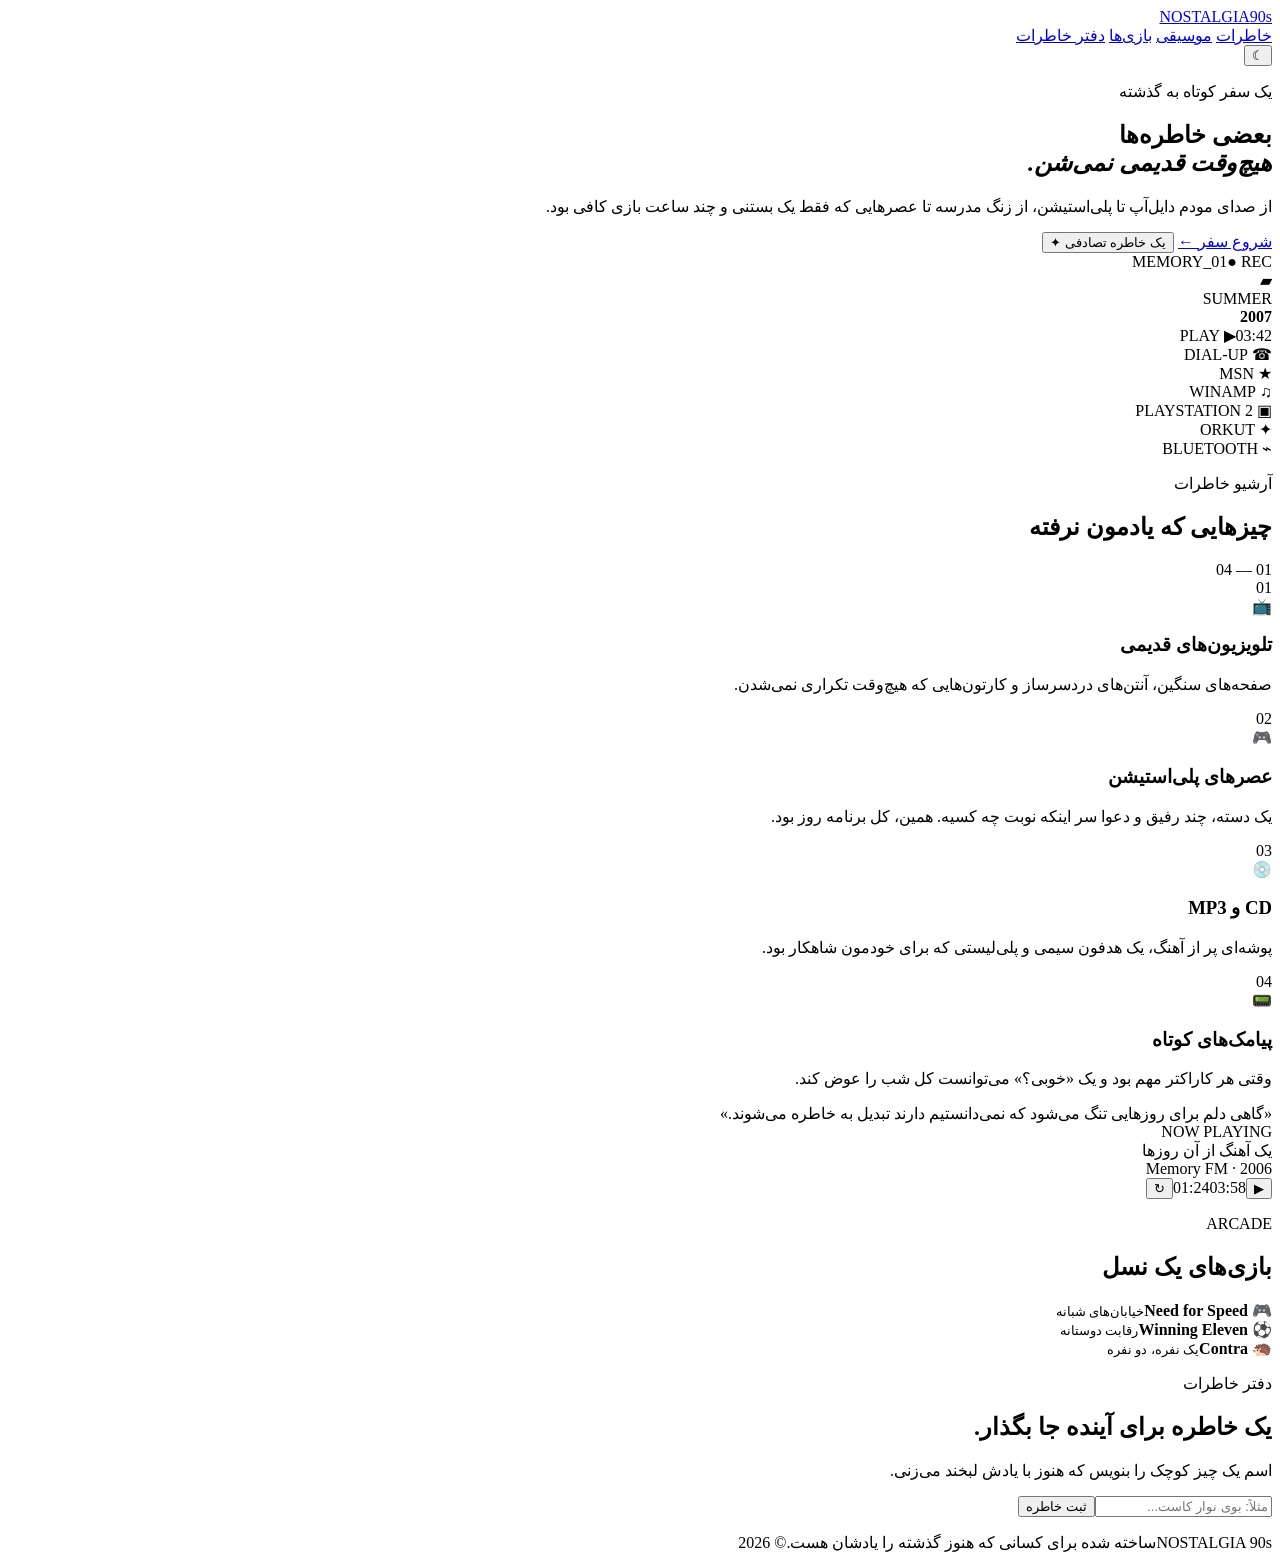
==== index.html @ e5019b0a "Build nostalgic landing page" ====
<!doctype html>
<html lang="fa" dir="rtl">
<head>
  <meta charset="UTF-8" />
  <meta name="viewport" content="width=device-width, initial-scale=1.0" />
  <meta name="theme-color" content="#111827" />
  <title>نوستالژی | خاطراتی که هنوز زنده‌اند</title>
  <link rel="preconnect" href="https://fonts.googleapis.com">
  <link rel="preconnect" href="https://fonts.gstatic.com" crossorigin>
  <link href="https://fonts.googleapis.com/css2?family=Vazirmatn:wght@400;500;700;800&display=swap" rel="stylesheet">
  <link rel="stylesheet" href="styles.css" />
</head>
<body>
  <div class="grain"></div>
  <header class="nav">
    <a class="brand" href="#top">NOSTALGIA<span>90s</span></a>
    <nav>
      <a href="#memories">خاطرات</a>
      <a href="#music">موسیقی</a>
      <a href="#games">بازی‌ها</a>
      <a href="#guestbook">دفتر خاطرات</a>
    </nav>
    <button class="theme" id="themeBtn" aria-label="تغییر حالت">☾</button>
  </header>

  <main id="top">
    <section class="hero">
      <div class="hero-copy">
        <p class="eyebrow">یک سفر کوتاه به گذشته</p>
        <h1>بعضی خاطره‌ها<br><em>هیچ‌وقت قدیمی نمی‌شن.</em></h1>
        <p class="lead">از صدای مودم دایل‌آپ تا پلی‌استیشن، از زنگ مدرسه تا عصرهایی که فقط یک بستنی و چند ساعت بازی کافی بود.</p>
        <div class="actions">
          <a class="btn primary" href="#memories">شروع سفر ←</a>
          <button class="btn ghost" id="randomBtn">یک خاطره تصادفی ✦</button>
        </div>
      </div>
      <div class="retro-card" aria-label="کارت نوستالژیک">
        <div class="card-top"><span>MEMORY_01</span><span>● REC</span></div>
        <div class="cassette">▰</div>
        <div class="card-title">SUMMER<br><strong>2007</strong></div>
        <div class="card-bottom"><span>PLAY ▶</span><span>03:42</span></div>
      </div>
    </section>

    <section class="ticker"><div>☎ DIAL-UP</div><div>★ MSN</div><div>♫ WINAMP</div><div>▣ PLAYSTATION 2</div><div>✦ ORKUT</div><div>⌁ BLUETOOTH</div></section>

    <section class="section" id="memories">
      <div class="section-head"><div><p class="eyebrow">آرشیو خاطرات</p><h2>چیزهایی که یادمون نرفته</h2></div><span class="counter">01 — 04</span></div>
      <div class="memory-grid">
        <article class="memory"><span class="num">01</span><div class="icon">📺</div><h3>تلویزیون‌های قدیمی</h3><p>صفحه‌های سنگین، آنتن‌های دردسرساز و کارتون‌هایی که هیچ‌وقت تکراری نمی‌شدن.</p></article>
        <article class="memory"><span class="num">02</span><div class="icon">🎮</div><h3>عصرهای پلی‌استیشن</h3><p>یک دسته، چند رفیق و دعوا سر اینکه نوبت چه کسیه. همین، کل برنامه روز بود.</p></article>
        <article class="memory"><span class="num">03</span><div class="icon">💿</div><h3>CD و MP3</h3><p>پوشه‌ای پر از آهنگ، یک هدفون سیمی و پلی‌لیستی که برای خودمون شاهکار بود.</p></article>
        <article class="memory"><span class="num">04</span><div class="icon">📟</div><h3>پیامک‌های کوتاه</h3><p>وقتی هر کاراکتر مهم بود و یک «خوبی؟» می‌توانست کل شب را عوض کند.</p></article>
      </div>
    </section>

    <section class="split" id="music">
      <div class="quote">«گاهی دلم برای روزهایی تنگ می‌شود که نمی‌دانستیم دارند تبدیل به خاطره می‌شوند.»</div>
      <div class="player"><div class="player-label">NOW PLAYING</div><div class="song">یک آهنگ از آن روزها</div><div class="artist">Memory FM · 2006</div><div class="progress"><i></i></div><div class="player-controls"><button id="playBtn">▶</button><span>01:24</span><span>03:58</span><button>↻</button></div></div>
    </section>

    <section class="section games" id="games"><div class="section-head"><div><p class="eyebrow">ARCADE</p><h2>بازی‌های یک نسل</h2></div></div><div class="game-row"><div>🎮 <b>Need for Speed</b><small>خیابان‌های شبانه</small></div><div>⚽ <b>Winning Eleven</b><small>رقابت دوستانه</small></div><div>🦔 <b>Contra</b><small>یک نفره، دو نفره</small></div></div></section>

    <section class="guestbook" id="guestbook"><p class="eyebrow">دفتر خاطرات</p><h2>یک خاطره برای آینده جا بگذار.</h2><p>اسم یک چیز کوچک را بنویس که هنوز با یادش لبخند می‌زنی.</p><div class="note"><input id="memoryInput" maxlength="80" placeholder="مثلاً: بوی نوار کاست..." /><button id="saveBtn">ثبت خاطره</button></div><p id="saved" class="saved"></p></section>
  </main>

  <footer><span>NOSTALGIA 90s</span><span>ساخته شده برای کسانی که هنوز گذشته را یادشان هست.</span><span>© 2026</span></footer>
  <script src="script.js"></script>
</body>
</html>
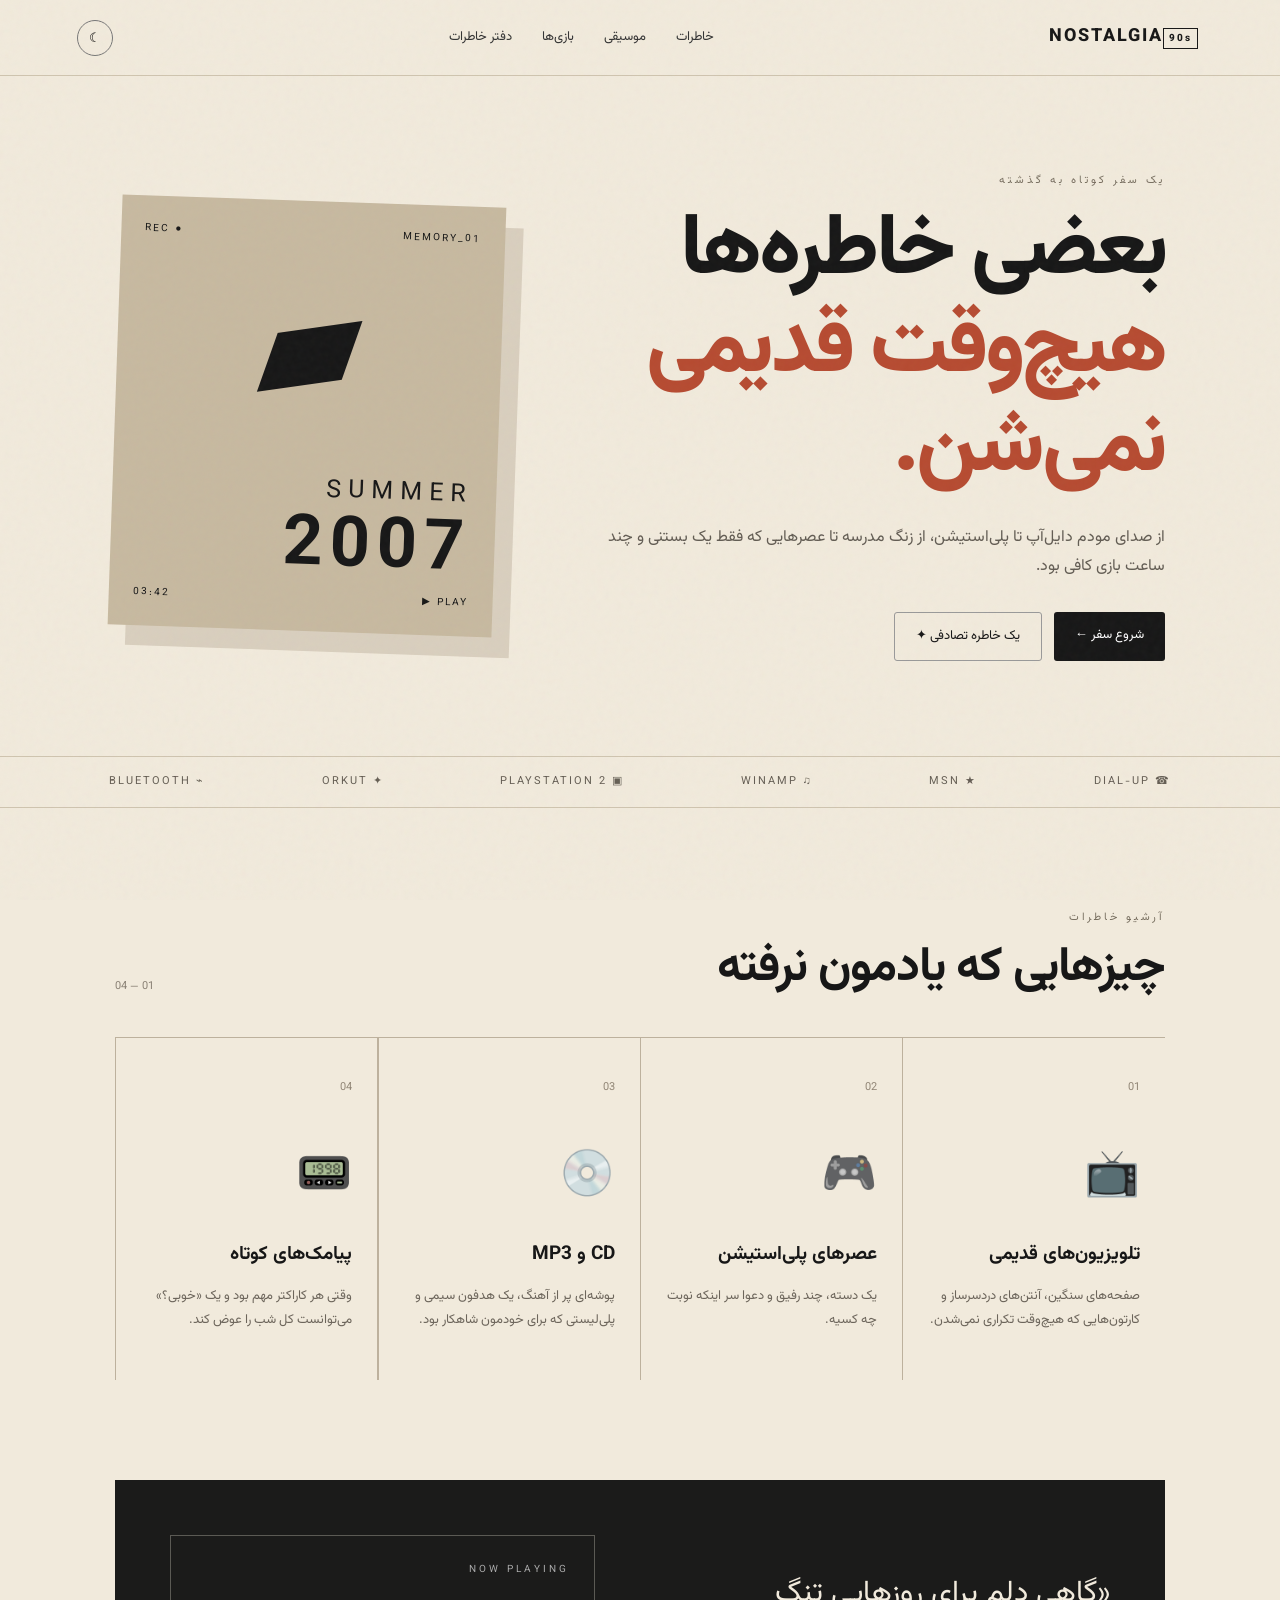
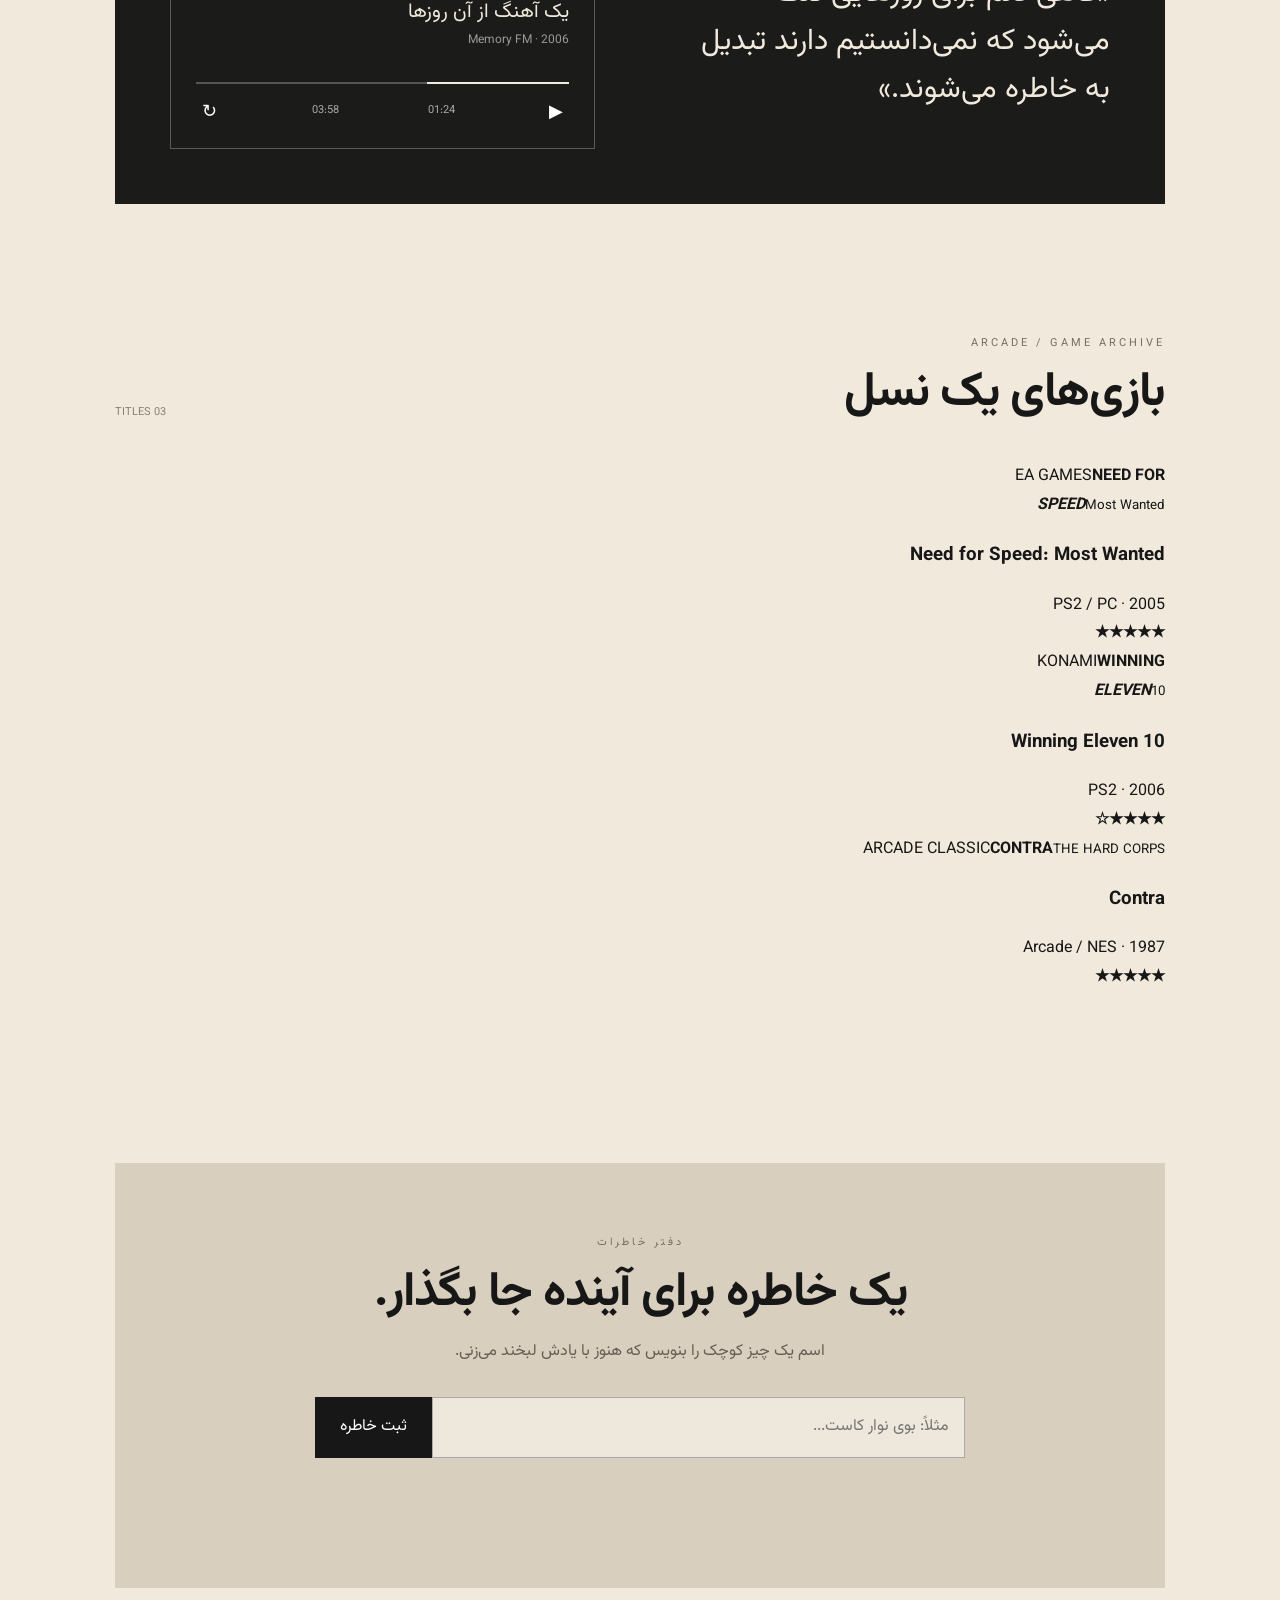
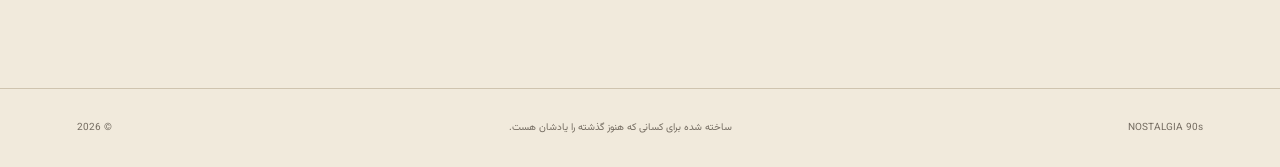
==== commit 4f80ca69: "Redesign game archive as visual retro game cards" ====
--- a/index.html
+++ b/index.html
@@ -1,70 +1,21 @@
 <!doctype html>
 <html lang="fa" dir="rtl">
 <head>
-  <meta charset="UTF-8" />
-  <meta name="viewport" content="width=device-width, initial-scale=1.0" />
-  <meta name="theme-color" content="#111827" />
-  <title>نوستالژی | خاطراتی که هنوز زنده‌اند</title>
-  <link rel="preconnect" href="https://fonts.googleapis.com">
-  <link rel="preconnect" href="https://fonts.gstatic.com" crossorigin>
-  <link href="https://fonts.googleapis.com/css2?family=Vazirmatn:wght@400;500;700;800&display=swap" rel="stylesheet">
-  <link rel="stylesheet" href="styles.css" />
+<meta charset="UTF-8"/><meta name="viewport" content="width=device-width,initial-scale=1.0"/><meta name="theme-color" content="#111827"/>
+<title>نوستالژی | خاطراتی که هنوز زنده‌اند</title>
+<link rel="preconnect" href="https://fonts.googleapis.com"><link rel="preconnect" href="https://fonts.gstatic.com" crossorigin><link href="https://fonts.googleapis.com/css2?family=Vazirmatn:wght@400;500;700;800&display=swap" rel="stylesheet"><link rel="stylesheet" href="styles.css"/>
 </head>
-<body>
-  <div class="grain"></div>
-  <header class="nav">
-    <a class="brand" href="#top">NOSTALGIA<span>90s</span></a>
-    <nav>
-      <a href="#memories">خاطرات</a>
-      <a href="#music">موسیقی</a>
-      <a href="#games">بازی‌ها</a>
-      <a href="#guestbook">دفتر خاطرات</a>
-    </nav>
-    <button class="theme" id="themeBtn" aria-label="تغییر حالت">☾</button>
-  </header>
-
-  <main id="top">
-    <section class="hero">
-      <div class="hero-copy">
-        <p class="eyebrow">یک سفر کوتاه به گذشته</p>
-        <h1>بعضی خاطره‌ها<br><em>هیچ‌وقت قدیمی نمی‌شن.</em></h1>
-        <p class="lead">از صدای مودم دایل‌آپ تا پلی‌استیشن، از زنگ مدرسه تا عصرهایی که فقط یک بستنی و چند ساعت بازی کافی بود.</p>
-        <div class="actions">
-          <a class="btn primary" href="#memories">شروع سفر ←</a>
-          <button class="btn ghost" id="randomBtn">یک خاطره تصادفی ✦</button>
-        </div>
-      </div>
-      <div class="retro-card" aria-label="کارت نوستالژیک">
-        <div class="card-top"><span>MEMORY_01</span><span>● REC</span></div>
-        <div class="cassette">▰</div>
-        <div class="card-title">SUMMER<br><strong>2007</strong></div>
-        <div class="card-bottom"><span>PLAY ▶</span><span>03:42</span></div>
-      </div>
-    </section>
-
-    <section class="ticker"><div>☎ DIAL-UP</div><div>★ MSN</div><div>♫ WINAMP</div><div>▣ PLAYSTATION 2</div><div>✦ ORKUT</div><div>⌁ BLUETOOTH</div></section>
-
-    <section class="section" id="memories">
-      <div class="section-head"><div><p class="eyebrow">آرشیو خاطرات</p><h2>چیزهایی که یادمون نرفته</h2></div><span class="counter">01 — 04</span></div>
-      <div class="memory-grid">
-        <article class="memory"><span class="num">01</span><div class="icon">📺</div><h3>تلویزیون‌های قدیمی</h3><p>صفحه‌های سنگین، آنتن‌های دردسرساز و کارتون‌هایی که هیچ‌وقت تکراری نمی‌شدن.</p></article>
-        <article class="memory"><span class="num">02</span><div class="icon">🎮</div><h3>عصرهای پلی‌استیشن</h3><p>یک دسته، چند رفیق و دعوا سر اینکه نوبت چه کسیه. همین، کل برنامه روز بود.</p></article>
-        <article class="memory"><span class="num">03</span><div class="icon">💿</div><h3>CD و MP3</h3><p>پوشه‌ای پر از آهنگ، یک هدفون سیمی و پلی‌لیستی که برای خودمون شاهکار بود.</p></article>
-        <article class="memory"><span class="num">04</span><div class="icon">📟</div><h3>پیامک‌های کوتاه</h3><p>وقتی هر کاراکتر مهم بود و یک «خوبی؟» می‌توانست کل شب را عوض کند.</p></article>
-      </div>
-    </section>
-
-    <section class="split" id="music">
-      <div class="quote">«گاهی دلم برای روزهایی تنگ می‌شود که نمی‌دانستیم دارند تبدیل به خاطره می‌شوند.»</div>
-      <div class="player"><div class="player-label">NOW PLAYING</div><div class="song">یک آهنگ از آن روزها</div><div class="artist">Memory FM · 2006</div><div class="progress"><i></i></div><div class="player-controls"><button id="playBtn">▶</button><span>01:24</span><span>03:58</span><button>↻</button></div></div>
-    </section>
-
-    <section class="section games" id="games"><div class="section-head"><div><p class="eyebrow">ARCADE</p><h2>بازی‌های یک نسل</h2></div></div><div class="game-row"><div>🎮 <b>Need for Speed</b><small>خیابان‌های شبانه</small></div><div>⚽ <b>Winning Eleven</b><small>رقابت دوستانه</small></div><div>🦔 <b>Contra</b><small>یک نفره، دو نفره</small></div></div></section>
-
-    <section class="guestbook" id="guestbook"><p class="eyebrow">دفتر خاطرات</p><h2>یک خاطره برای آینده جا بگذار.</h2><p>اسم یک چیز کوچک را بنویس که هنوز با یادش لبخند می‌زنی.</p><div class="note"><input id="memoryInput" maxlength="80" placeholder="مثلاً: بوی نوار کاست..." /><button id="saveBtn">ثبت خاطره</button></div><p id="saved" class="saved"></p></section>
-  </main>
-
-  <footer><span>NOSTALGIA 90s</span><span>ساخته شده برای کسانی که هنوز گذشته را یادشان هست.</span><span>© 2026</span></footer>
-  <script src="script.js"></script>
-</body>
-</html>
+<body><div class="grain"></div>
+<header class="nav"><a class="brand" href="#top">NOSTALGIA<span>90s</span></a><nav><a href="#memories">خاطرات</a><a href="#music">موسیقی</a><a href="#games">بازی‌ها</a><a href="#guestbook">دفتر خاطرات</a></nav><button class="theme" id="themeBtn">☾</button></header>
+<main id="top">
+<section class="hero"><div class="hero-copy"><p class="eyebrow">یک سفر کوتاه به گذشته</p><h1>بعضی خاطره‌ها<br><em>هیچ‌وقت قدیمی نمی‌شن.</em></h1><p class="lead">از صدای مودم دایل‌آپ تا پلی‌استیشن، از زنگ مدرسه تا عصرهایی که فقط یک بستنی و چند ساعت بازی کافی بود.</p><div class="actions"><a class="btn primary" href="#memories">شروع سفر ←</a><button class="btn ghost" id="randomBtn">یک خاطره تصادفی ✦</button></div></div><div class="retro-card"><div class="card-top"><span>MEMORY_01</span><span>● REC</span></div><div class="cassette">▰</div><div class="card-title">SUMMER<br><strong>2007</strong></div><div class="card-bottom"><span>PLAY ▶</span><span>03:42</span></div></div></section>
+<section class="ticker"><div>☎ DIAL-UP</div><div>★ MSN</div><div>♫ WINAMP</div><div>▣ PLAYSTATION 2</div><div>✦ ORKUT</div><div>⌁ BLUETOOTH</div></section>
+<section class="section" id="memories"><div class="section-head"><div><p class="eyebrow">آرشیو خاطرات</p><h2>چیزهایی که یادمون نرفته</h2></div><span class="counter">01 — 04</span></div><div class="memory-grid"><article class="memory"><span class="num">01</span><div class="icon">📺</div><h3>تلویزیون‌های قدیمی</h3><p>صفحه‌های سنگین، آنتن‌های دردسرساز و کارتون‌هایی که هیچ‌وقت تکراری نمی‌شدن.</p></article><article class="memory"><span class="num">02</span><div class="icon">🎮</div><h3>عصرهای پلی‌استیشن</h3><p>یک دسته، چند رفیق و دعوا سر اینکه نوبت چه کسیه.</p></article><article class="memory"><span class="num">03</span><div class="icon">💿</div><h3>CD و MP3</h3><p>پوشه‌ای پر از آهنگ، یک هدفون سیمی و پلی‌لیستی که برای خودمون شاهکار بود.</p></article><article class="memory"><span class="num">04</span><div class="icon">📟</div><h3>پیامک‌های کوتاه</h3><p>وقتی هر کاراکتر مهم بود و یک «خوبی؟» می‌توانست کل شب را عوض کند.</p></article></div></section>
+<section class="split" id="music"><div class="quote">«گاهی دلم برای روزهایی تنگ می‌شود که نمی‌دانستیم دارند تبدیل به خاطره می‌شوند.»</div><div class="player"><div class="player-label">NOW PLAYING</div><div class="song">یک آهنگ از آن روزها</div><div class="artist">Memory FM · 2006</div><div class="progress"><i></i></div><div class="player-controls"><button id="playBtn">▶</button><span>01:24</span><span>03:58</span><button>↻</button></div></div></section>
+<section class="section games" id="games"><div class="section-head"><div><p class="eyebrow">ARCADE / GAME ARCHIVE</p><h2>بازی‌های یک نسل</h2></div><span class="counter">03 TITLES</span></div><div class="game-shelf">
+<article class="game-card" data-game="nfs"><div class="game-cover nfs"><span>EA GAMES</span><b>NEED FOR<br><i>SPEED</i></b><small>Most Wanted</small></div><div class="game-info"><div><h3>Need for Speed: Most Wanted</h3><span>2005 · PS2 / PC</span></div><strong>★★★★★</strong></div></article>
+<article class="game-card" data-game="we"><div class="game-cover we"><span>KONAMI</span><b>WINNING<br><i>ELEVEN</i></b><small>10</small></div><div class="game-info"><div><h3>Winning Eleven 10</h3><span>2006 · PS2</span></div><strong>★★★★☆</strong></div></article>
+<article class="game-card" data-game="contra"><div class="game-cover contra"><span>ARCADE CLASSIC</span><b>CONTRA</b><small>THE HARD CORPS</small></div><div class="game-info"><div><h3>Contra</h3><span>1987 · Arcade / NES</span></div><strong>★★★★★</strong></div></article>
+</div></section>
+<section class="guestbook" id="guestbook"><p class="eyebrow">دفتر خاطرات</p><h2>یک خاطره برای آینده جا بگذار.</h2><p>اسم یک چیز کوچک را بنویس که هنوز با یادش لبخند می‌زنی.</p><div class="note"><input id="memoryInput" maxlength="80" placeholder="مثلاً: بوی نوار کاست..."/><button id="saveBtn">ثبت خاطره</button></div><p id="saved" class="saved"></p></section>
+</main><footer><span>NOSTALGIA 90s</span><span>ساخته شده برای کسانی که هنوز گذشته را یادشان هست.</span><span>© 2026</span></footer><script src="script.js"></script></body></html>
--- a/styles.css
+++ b/styles.css
@@ -0,0 +1,2 @@
+*{box-sizing:border-box}html{scroll-behavior:smooth}body{margin:0;background:#f1eadc;color:#171717;font-family:'Vazirmatn',sans-serif;line-height:1.8}.grain{position:fixed;inset:0;pointer-events:none;opacity:.055;z-index:20;background-image:url("data:image/svg+xml,%3Csvg viewBox='0 0 180 180' xmlns='http://www.w3.org/2000/svg'%3E%3Cfilter id='n'%3E%3CfeTurbulence type='fractalNoise' baseFrequency='.8' numOctaves='4' stitchTiles='stitch'/%3E%3C/filter%3E%3Crect width='100%25' height='100%25' filter='url(%23n)' opacity='.6'/%3E%3C/svg%3E")}.nav{height:76px;padding:0 6vw;display:flex;align-items:center;justify-content:space-between;border-bottom:1px solid #cfc4af;position:sticky;top:0;background:rgba(241,234,220,.92);backdrop-filter:blur(12px);z-index:10}.brand{font-weight:800;letter-spacing:2px;color:#171717;text-decoration:none;font-size:18px}.brand span{font-size:10px;margin-right:5px;padding:2px 5px;border:1px solid #171717}.nav nav{display:flex;gap:30px}.nav nav a{color:#333;text-decoration:none;font-size:13px}.theme{border:1px solid #777;background:transparent;border-radius:50%;width:36px;height:36px;cursor:pointer}.hero{min-height:680px;padding:90px 9vw;display:grid;grid-template-columns:1.2fr .8fr;gap:7vw;align-items:center}.eyebrow{font-size:11px;letter-spacing:3px;text-transform:uppercase;margin:0 0 12px;color:#786f60}.hero h1{font-size:clamp(45px,7vw,86px);line-height:1.15;letter-spacing:-3px;margin:0 0 25px;font-weight:800}.hero h1 em{font-style:normal;color:#b64b31}.lead{max-width:650px;color:#625c53;font-size:16px}.actions{display:flex;gap:12px;margin-top:30px;flex-wrap:wrap}.btn{padding:12px 21px;border-radius:3px;font:inherit;font-size:13px;cursor:pointer;text-decoration:none}.primary{background:#171717;color:#fff}.ghost{background:transparent;color:#171717;border:1px solid #999}.retro-card{background:#c7b9a0;min-height:430px;padding:24px;box-shadow:18px 20px 0 #d9cfbe;transform:rotate(2deg);display:flex;flex-direction:column;justify-content:space-between}.card-top,.card-bottom{display:flex;justify-content:space-between;font-size:10px;letter-spacing:2px}.cassette{margin:auto;font-size:150px;line-height:1;filter:grayscale(1);transform:rotate(-10deg)}.card-title{font-size:25px;letter-spacing:7px;line-height:1.2}.card-title strong{font-size:70px}.ticker{border-block:1px solid #cfc4af;display:flex;justify-content:space-around;padding:15px 4vw;font-size:11px;letter-spacing:2px;color:#655e54;overflow:hidden}.section{padding:100px 9vw}.section-head{display:flex;justify-content:space-between;align-items:end;margin-bottom:40px}.section h2,.guestbook h2{font-size:clamp(30px,4vw,48px);line-height:1.2;margin:0;letter-spacing:-1px}.counter{font-size:11px;color:#8a8175}.memory-grid{display:grid;grid-template-columns:repeat(4,1fr);border-top:1px solid #bdb19d}.memory{position:relative;padding:35px 25px;border-left:1px solid #bdb19d;min-height:300px}.memory:last-child{border-right:1px solid #bdb19d}.num{font-size:11px;color:#918676}.icon{font-size:45px;margin:35px 0 20px;filter:grayscale(.7)}.memory h3{font-size:19px;margin:0 0 8px}.memory p{font-size:13px;color:#6c655b}.split{margin:0 9vw 100px;padding:55px;background:#1b1b1a;color:#f1eadc;display:grid;grid-template-columns:1fr 1fr;gap:7vw;align-items:center}.quote{font-size:30px;line-height:1.6}.player{border:1px solid #5b5a54;padding:25px}.player-label{font-size:10px;letter-spacing:3px;color:#aaa}.song{font-size:20px;margin-top:15px}.artist{font-size:12px;color:#999}.progress{height:2px;background:#555;margin:30px 0 15px}.progress i{display:block;width:38%;height:100%;background:#f1eadc}.player-controls{display:flex;justify-content:space-between;align-items:center;color:#aaa;font-size:11px}.player-controls button{border:0;background:transparent;color:#fff;font-size:18px;cursor:pointer}.games{padding-top:30px}.game-row{display:grid;grid-template-columns:repeat(3,1fr);border-block:1px solid #bdb19d}.game-row div{padding:30px;font-size:20px;border-left:1px solid #bdb19d}.game-row div:last-child{border-left:0}.game-row small{display:block;font-size:11px;color:#777;margin-top:5px}.guestbook{margin:70px 9vw 100px;padding:70px 7vw;background:#d9cfbe;text-align:center}.guestbook>p:not(.eyebrow){color:#655e54}.note{display:flex;max-width:650px;margin:30px auto 0}.note input{flex:1;padding:15px;border:1px solid #aaa;background:#eee8dc;font:inherit;outline:none}.note button{border:0;background:#171717;color:#fff;padding:0 25px;font:inherit;cursor:pointer}.saved{min-height:28px;color:#b64b31!important;font-weight:700}footer{padding:30px 6vw;border-top:1px solid #cfc4af;display:flex;justify-content:space-between;font-size:10px;color:#746c61;gap:20px}@media(max-width:800px){.nav nav{display:none}.hero{grid-template-columns:1fr;padding:65px 7vw}.retro-card{min-height:340px}.memory-grid,.game-row,.split{grid-template-columns:1fr}.memory{border-left:0;border-bottom:1px solid #bdb19d}.memory:last-child{border-right:0}.game-row div{border-left:0;border-bottom:1px solid #bdb19d}.split{margin-inline:5vw}.note{flex-direction:column;gap:8px}.note button{padding:12px}footer{flex-direction:column}}
+body.dark{background:#161615;color:#eee9df}body.dark .nav{background:rgba(22,22,21,.92);border-color:#3a3935}body.dark .nav a,body.dark .brand,body.dark .theme,body.dark .ghost{color:#eee9df}body.dark .ghost{border-color:#777}body.dark .lead,body.dark .memory p,body.dark .guestbook>p:not(.eyebrow){color:#aaa49b}body.dark .ticker,body.dark .memory-grid,body.dark .game-row,body.dark .game-row div{border-color:#3f3d38}body.dark .guestbook{background:#24231f}body.dark .note input{background:#1d1c1a;color:#eee}
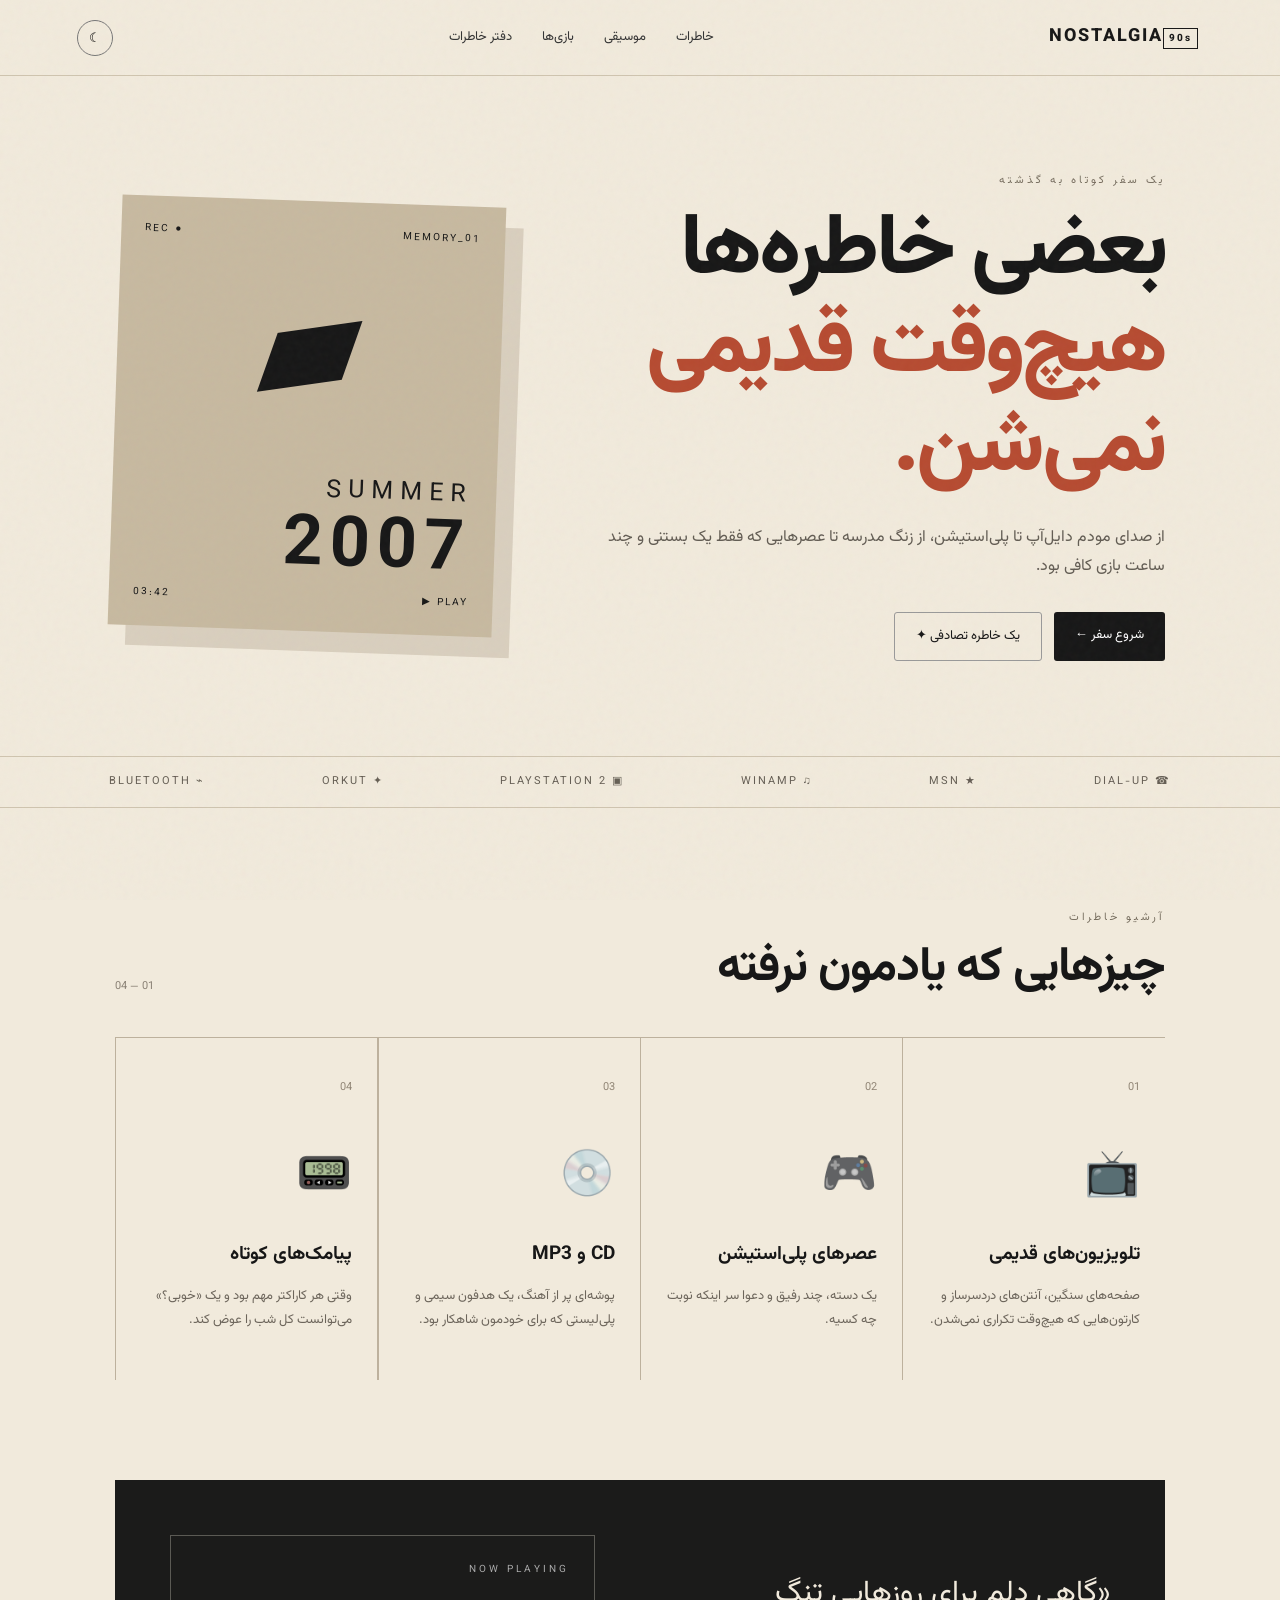
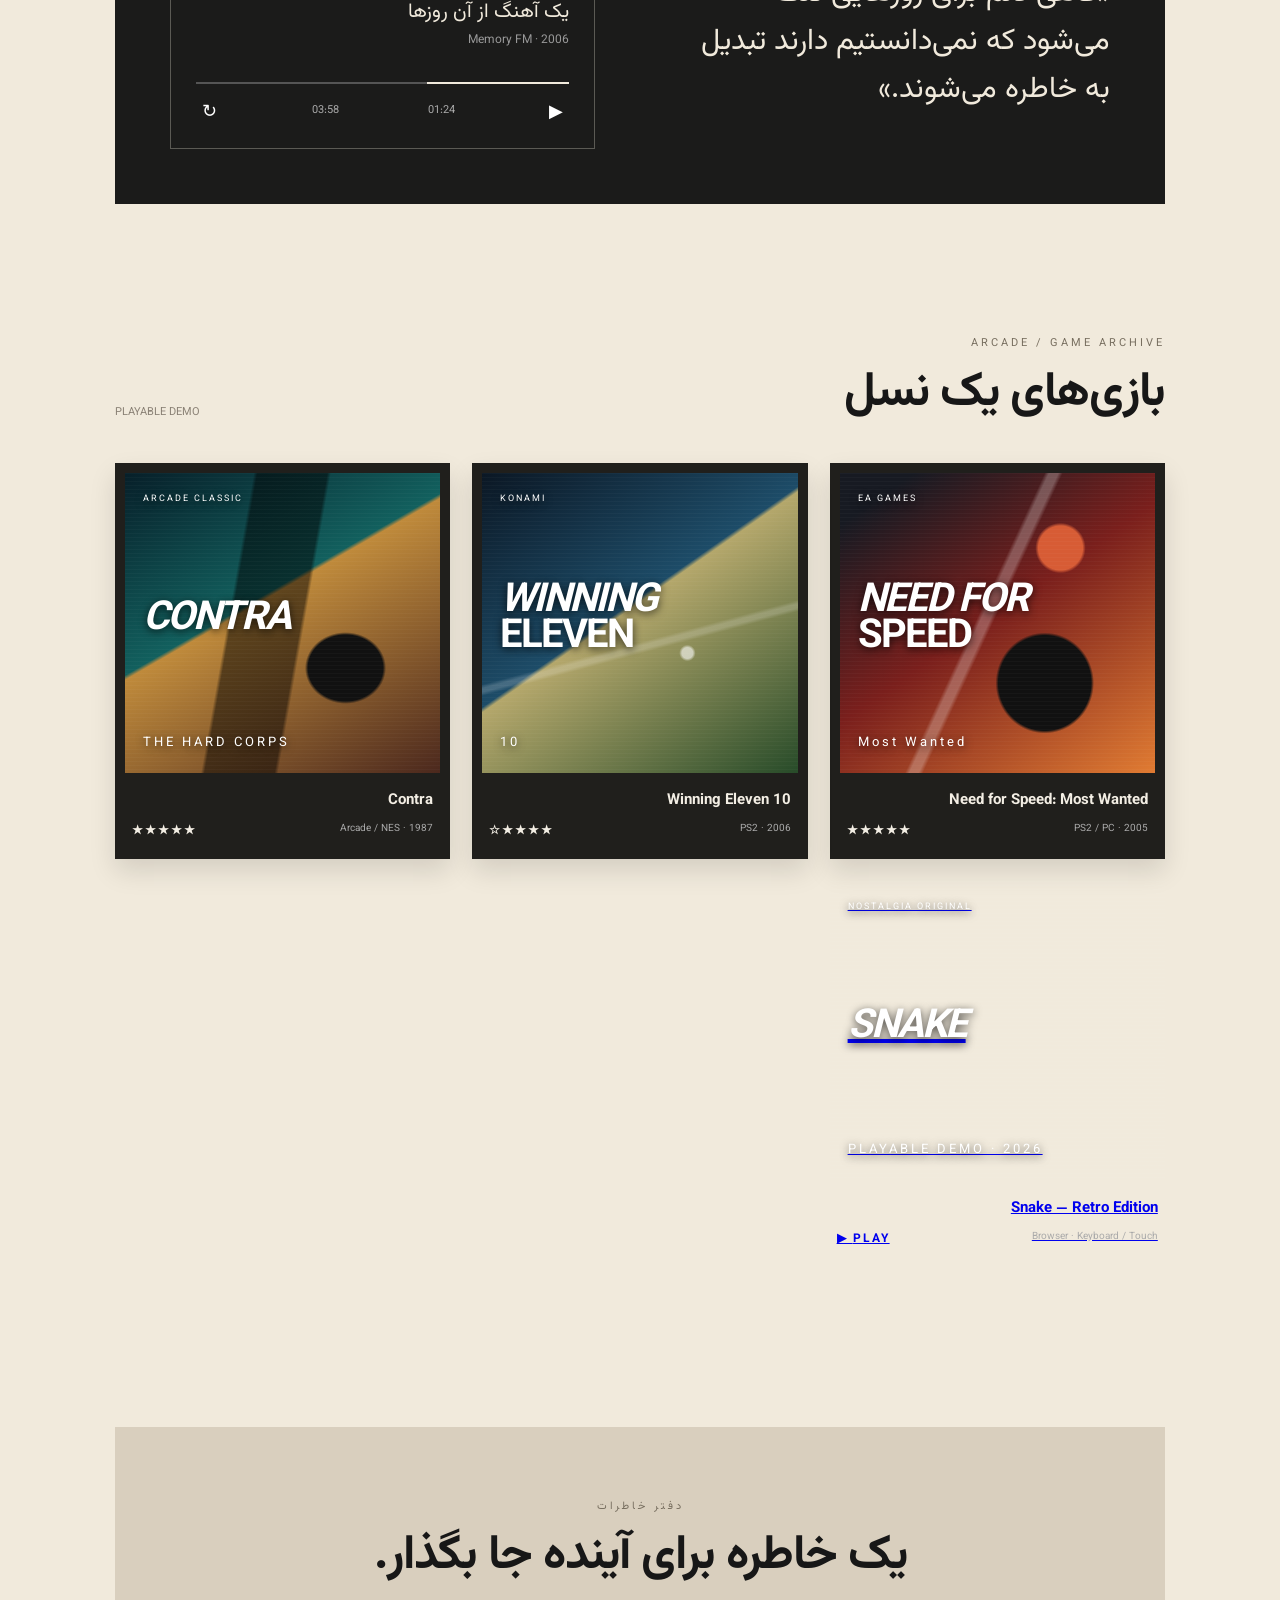
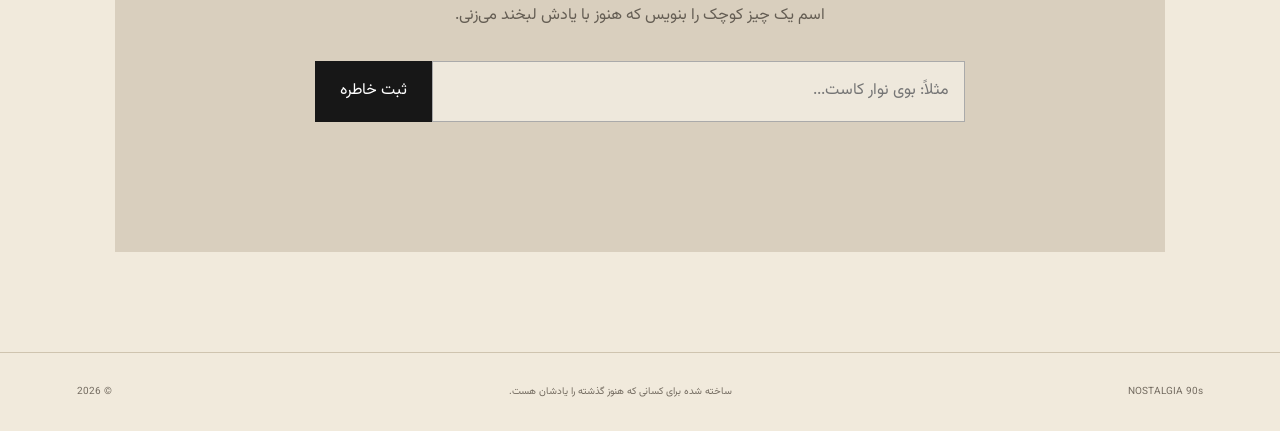
==== commit 1559d5b1: "Link playable Snake demo into game archive" ====
--- a/index.html
+++ b/index.html
@@ -1,21 +1 @@
-<!doctype html>
-<html lang="fa" dir="rtl">
-<head>
-<meta charset="UTF-8"/><meta name="viewport" content="width=device-width,initial-scale=1.0"/><meta name="theme-color" content="#111827"/>
-<title>نوستالژی | خاطراتی که هنوز زنده‌اند</title>
-<link rel="preconnect" href="https://fonts.googleapis.com"><link rel="preconnect" href="https://fonts.gstatic.com" crossorigin><link href="https://fonts.googleapis.com/css2?family=Vazirmatn:wght@400;500;700;800&display=swap" rel="stylesheet"><link rel="stylesheet" href="styles.css"/>
-</head>
-<body><div class="grain"></div>
-<header class="nav"><a class="brand" href="#top">NOSTALGIA<span>90s</span></a><nav><a href="#memories">خاطرات</a><a href="#music">موسیقی</a><a href="#games">بازی‌ها</a><a href="#guestbook">دفتر خاطرات</a></nav><button class="theme" id="themeBtn">☾</button></header>
-<main id="top">
-<section class="hero"><div class="hero-copy"><p class="eyebrow">یک سفر کوتاه به گذشته</p><h1>بعضی خاطره‌ها<br><em>هیچ‌وقت قدیمی نمی‌شن.</em></h1><p class="lead">از صدای مودم دایل‌آپ تا پلی‌استیشن، از زنگ مدرسه تا عصرهایی که فقط یک بستنی و چند ساعت بازی کافی بود.</p><div class="actions"><a class="btn primary" href="#memories">شروع سفر ←</a><button class="btn ghost" id="randomBtn">یک خاطره تصادفی ✦</button></div></div><div class="retro-card"><div class="card-top"><span>MEMORY_01</span><span>● REC</span></div><div class="cassette">▰</div><div class="card-title">SUMMER<br><strong>2007</strong></div><div class="card-bottom"><span>PLAY ▶</span><span>03:42</span></div></div></section>
-<section class="ticker"><div>☎ DIAL-UP</div><div>★ MSN</div><div>♫ WINAMP</div><div>▣ PLAYSTATION 2</div><div>✦ ORKUT</div><div>⌁ BLUETOOTH</div></section>
-<section class="section" id="memories"><div class="section-head"><div><p class="eyebrow">آرشیو خاطرات</p><h2>چیزهایی که یادمون نرفته</h2></div><span class="counter">01 — 04</span></div><div class="memory-grid"><article class="memory"><span class="num">01</span><div class="icon">📺</div><h3>تلویزیون‌های قدیمی</h3><p>صفحه‌های سنگین، آنتن‌های دردسرساز و کارتون‌هایی که هیچ‌وقت تکراری نمی‌شدن.</p></article><article class="memory"><span class="num">02</span><div class="icon">🎮</div><h3>عصرهای پلی‌استیشن</h3><p>یک دسته، چند رفیق و دعوا سر اینکه نوبت چه کسیه.</p></article><article class="memory"><span class="num">03</span><div class="icon">💿</div><h3>CD و MP3</h3><p>پوشه‌ای پر از آهنگ، یک هدفون سیمی و پلی‌لیستی که برای خودمون شاهکار بود.</p></article><article class="memory"><span class="num">04</span><div class="icon">📟</div><h3>پیامک‌های کوتاه</h3><p>وقتی هر کاراکتر مهم بود و یک «خوبی؟» می‌توانست کل شب را عوض کند.</p></article></div></section>
-<section class="split" id="music"><div class="quote">«گاهی دلم برای روزهایی تنگ می‌شود که نمی‌دانستیم دارند تبدیل به خاطره می‌شوند.»</div><div class="player"><div class="player-label">NOW PLAYING</div><div class="song">یک آهنگ از آن روزها</div><div class="artist">Memory FM · 2006</div><div class="progress"><i></i></div><div class="player-controls"><button id="playBtn">▶</button><span>01:24</span><span>03:58</span><button>↻</button></div></div></section>
-<section class="section games" id="games"><div class="section-head"><div><p class="eyebrow">ARCADE / GAME ARCHIVE</p><h2>بازی‌های یک نسل</h2></div><span class="counter">03 TITLES</span></div><div class="game-shelf">
-<article class="game-card" data-game="nfs"><div class="game-cover nfs"><span>EA GAMES</span><b>NEED FOR<br><i>SPEED</i></b><small>Most Wanted</small></div><div class="game-info"><div><h3>Need for Speed: Most Wanted</h3><span>2005 · PS2 / PC</span></div><strong>★★★★★</strong></div></article>
-<article class="game-card" data-game="we"><div class="game-cover we"><span>KONAMI</span><b>WINNING<br><i>ELEVEN</i></b><small>10</small></div><div class="game-info"><div><h3>Winning Eleven 10</h3><span>2006 · PS2</span></div><strong>★★★★☆</strong></div></article>
-<article class="game-card" data-game="contra"><div class="game-cover contra"><span>ARCADE CLASSIC</span><b>CONTRA</b><small>THE HARD CORPS</small></div><div class="game-info"><div><h3>Contra</h3><span>1987 · Arcade / NES</span></div><strong>★★★★★</strong></div></article>
-</div></section>
-<section class="guestbook" id="guestbook"><p class="eyebrow">دفتر خاطرات</p><h2>یک خاطره برای آینده جا بگذار.</h2><p>اسم یک چیز کوچک را بنویس که هنوز با یادش لبخند می‌زنی.</p><div class="note"><input id="memoryInput" maxlength="80" placeholder="مثلاً: بوی نوار کاست..."/><button id="saveBtn">ثبت خاطره</button></div><p id="saved" class="saved"></p></section>
-</main><footer><span>NOSTALGIA 90s</span><span>ساخته شده برای کسانی که هنوز گذشته را یادشان هست.</span><span>© 2026</span></footer><script src="script.js"></script></body></html>+<!doctype html><html lang="fa" dir="rtl"><head><meta charset="UTF-8"/><meta name="viewport" content="width=device-width,initial-scale=1.0"/><meta name="theme-color" content="#111827"/><title>نوستالژی | خاطراتی که هنوز زنده‌اند</title><link rel="preconnect" href="https://fonts.googleapis.com"><link rel="preconnect" href="https://fonts.gstatic.com" crossorigin><link href="https://fonts.googleapis.com/css2?family=Vazirmatn:wght@400;500;700;800&display=swap" rel="stylesheet"><link rel="stylesheet" href="styles.css"/></head><body><div class="grain"></div><header class="nav"><a class="brand" href="#top">NOSTALGIA<span>90s</span></a><nav><a href="#memories">خاطرات</a><a href="#music">موسیقی</a><a href="#games">بازی‌ها</a><a href="#guestbook">دفتر خاطرات</a></nav><button class="theme" id="themeBtn">☾</button></header><main id="top"><section class="hero"><div class="hero-copy"><p class="eyebrow">یک سفر کوتاه به گذشته</p><h1>بعضی خاطره‌ها<br><em>هیچ‌وقت قدیمی نمی‌شن.</em></h1><p class="lead">از صدای مودم دایل‌آپ تا پلی‌استیشن، از زنگ مدرسه تا عصرهایی که فقط یک بستنی و چند ساعت بازی کافی بود.</p><div class="actions"><a class="btn primary" href="#memories">شروع سفر ←</a><button class="btn ghost" id="randomBtn">یک خاطره تصادفی ✦</button></div></div><div class="retro-card"><div class="card-top"><span>MEMORY_01</span><span>● REC</span></div><div class="cassette">▰</div><div class="card-title">SUMMER<br><strong>2007</strong></div><div class="card-bottom"><span>PLAY ▶</span><span>03:42</span></div></div></section><section class="ticker"><div>☎ DIAL-UP</div><div>★ MSN</div><div>♫ WINAMP</div><div>▣ PLAYSTATION 2</div><div>✦ ORKUT</div><div>⌁ BLUETOOTH</div></section><section class="section" id="memories"><div class="section-head"><div><p class="eyebrow">آرشیو خاطرات</p><h2>چیزهایی که یادمون نرفته</h2></div><span class="counter">01 — 04</span></div><div class="memory-grid"><article class="memory"><span class="num">01</span><div class="icon">📺</div><h3>تلویزیون‌های قدیمی</h3><p>صفحه‌های سنگین، آنتن‌های دردسرساز و کارتون‌هایی که هیچ‌وقت تکراری نمی‌شدن.</p></article><article class="memory"><span class="num">02</span><div class="icon">🎮</div><h3>عصرهای پلی‌استیشن</h3><p>یک دسته، چند رفیق و دعوا سر اینکه نوبت چه کسیه.</p></article><article class="memory"><span class="num">03</span><div class="icon">💿</div><h3>CD و MP3</h3><p>پوشه‌ای پر از آهنگ، یک هدفون سیمی و پلی‌لیستی که برای خودمون شاهکار بود.</p></article><article class="memory"><span class="num">04</span><div class="icon">📟</div><h3>پیامک‌های کوتاه</h3><p>وقتی هر کاراکتر مهم بود و یک «خوبی؟» می‌توانست کل شب را عوض کند.</p></article></div></section><section class="split" id="music"><div class="quote">«گاهی دلم برای روزهایی تنگ می‌شود که نمی‌دانستیم دارند تبدیل به خاطره می‌شوند.»</div><div class="player"><div class="player-label">NOW PLAYING</div><div class="song">یک آهنگ از آن روزها</div><div class="artist">Memory FM · 2006</div><div class="progress"><i></i></div><div class="player-controls"><button id="playBtn">▶</button><span>01:24</span><span>03:58</span><button>↻</button></div></div></section><section class="section games" id="games"><div class="section-head"><div><p class="eyebrow">ARCADE / GAME ARCHIVE</p><h2>بازی‌های یک نسل</h2></div><span class="counter">PLAYABLE DEMO</span></div><div class="game-shelf"><article class="game-card" data-game="nfs"><div class="game-cover nfs"><span>EA GAMES</span><b>NEED FOR<br><i>SPEED</i></b><small>Most Wanted</small></div><div class="game-info"><div><h3>Need for Speed: Most Wanted</h3><span>2005 · PS2 / PC</span></div><strong>★★★★★</strong></div></article><article class="game-card" data-game="we"><div class="game-cover we"><span>KONAMI</span><b>WINNING<br><i>ELEVEN</i></b><small>10</small></div><div class="game-info"><div><h3>Winning Eleven 10</h3><span>2006 · PS2</span></div><strong>★★★★☆</strong></div></article><article class="game-card" data-game="contra"><div class="game-cover contra"><span>ARCADE CLASSIC</span><b>CONTRA</b><small>THE HARD CORPS</small></div><div class="game-info"><div><h3>Contra</h3><span>1987 · Arcade / NES</span></div><strong>★★★★★</strong></div></article><a class="game-play" href="games/snake.html"><div class="game-cover snake"><span>NOSTALGIA ORIGINAL</span><b>SNAKE</b><small>PLAYABLE DEMO · 2026</small></div><div class="game-info"><div><h3>Snake — Retro Edition</h3><span>Browser · Keyboard / Touch</span></div><strong>PLAY ▶</strong></div></a></div></section><section class="guestbook" id="guestbook"><p class="eyebrow">دفتر خاطرات</p><h2>یک خاطره برای آینده جا بگذار.</h2><p>اسم یک چیز کوچک را بنویس که هنوز با یادش لبخند می‌زنی.</p><div class="note"><input id="memoryInput" maxlength="80" placeholder="مثلاً: بوی نوار کاست..."/><button id="saveBtn">ثبت خاطره</button></div><p id="saved" class="saved"></p></section></main><footer><span>NOSTALGIA 90s</span><span>ساخته شده برای کسانی که هنوز گذشته را یادشان هست.</span><span>© 2026</span></footer><script src="script.js"></script></body></html>
--- a/styles.css
+++ b/styles.css
@@ -1,2 +1 @@
-*{box-sizing:border-box}html{scroll-behavior:smooth}body{margin:0;background:#f1eadc;color:#171717;font-family:'Vazirmatn',sans-serif;line-height:1.8}.grain{position:fixed;inset:0;pointer-events:none;opacity:.055;z-index:20;background-image:url("data:image/svg+xml,%3Csvg viewBox='0 0 180 180' xmlns='http://www.w3.org/2000/svg'%3E%3Cfilter id='n'%3E%3CfeTurbulence type='fractalNoise' baseFrequency='.8' numOctaves='4' stitchTiles='stitch'/%3E%3C/filter%3E%3Crect width='100%25' height='100%25' filter='url(%23n)' opacity='.6'/%3E%3C/svg%3E")}.nav{height:76px;padding:0 6vw;display:flex;align-items:center;justify-content:space-between;border-bottom:1px solid #cfc4af;position:sticky;top:0;background:rgba(241,234,220,.92);backdrop-filter:blur(12px);z-index:10}.brand{font-weight:800;letter-spacing:2px;color:#171717;text-decoration:none;font-size:18px}.brand span{font-size:10px;margin-right:5px;padding:2px 5px;border:1px solid #171717}.nav nav{display:flex;gap:30px}.nav nav a{color:#333;text-decoration:none;font-size:13px}.theme{border:1px solid #777;background:transparent;border-radius:50%;width:36px;height:36px;cursor:pointer}.hero{min-height:680px;padding:90px 9vw;display:grid;grid-template-columns:1.2fr .8fr;gap:7vw;align-items:center}.eyebrow{font-size:11px;letter-spacing:3px;text-transform:uppercase;margin:0 0 12px;color:#786f60}.hero h1{font-size:clamp(45px,7vw,86px);line-height:1.15;letter-spacing:-3px;margin:0 0 25px;font-weight:800}.hero h1 em{font-style:normal;color:#b64b31}.lead{max-width:650px;color:#625c53;font-size:16px}.actions{display:flex;gap:12px;margin-top:30px;flex-wrap:wrap}.btn{padding:12px 21px;border-radius:3px;font:inherit;font-size:13px;cursor:pointer;text-decoration:none}.primary{background:#171717;color:#fff}.ghost{background:transparent;color:#171717;border:1px solid #999}.retro-card{background:#c7b9a0;min-height:430px;padding:24px;box-shadow:18px 20px 0 #d9cfbe;transform:rotate(2deg);display:flex;flex-direction:column;justify-content:space-between}.card-top,.card-bottom{display:flex;justify-content:space-between;font-size:10px;letter-spacing:2px}.cassette{margin:auto;font-size:150px;line-height:1;filter:grayscale(1);transform:rotate(-10deg)}.card-title{font-size:25px;letter-spacing:7px;line-height:1.2}.card-title strong{font-size:70px}.ticker{border-block:1px solid #cfc4af;display:flex;justify-content:space-around;padding:15px 4vw;font-size:11px;letter-spacing:2px;color:#655e54;overflow:hidden}.section{padding:100px 9vw}.section-head{display:flex;justify-content:space-between;align-items:end;margin-bottom:40px}.section h2,.guestbook h2{font-size:clamp(30px,4vw,48px);line-height:1.2;margin:0;letter-spacing:-1px}.counter{font-size:11px;color:#8a8175}.memory-grid{display:grid;grid-template-columns:repeat(4,1fr);border-top:1px solid #bdb19d}.memory{position:relative;padding:35px 25px;border-left:1px solid #bdb19d;min-height:300px}.memory:last-child{border-right:1px solid #bdb19d}.num{font-size:11px;color:#918676}.icon{font-size:45px;margin:35px 0 20px;filter:grayscale(.7)}.memory h3{font-size:19px;margin:0 0 8px}.memory p{font-size:13px;color:#6c655b}.split{margin:0 9vw 100px;padding:55px;background:#1b1b1a;color:#f1eadc;display:grid;grid-template-columns:1fr 1fr;gap:7vw;align-items:center}.quote{font-size:30px;line-height:1.6}.player{border:1px solid #5b5a54;padding:25px}.player-label{font-size:10px;letter-spacing:3px;color:#aaa}.song{font-size:20px;margin-top:15px}.artist{font-size:12px;color:#999}.progress{height:2px;background:#555;margin:30px 0 15px}.progress i{display:block;width:38%;height:100%;background:#f1eadc}.player-controls{display:flex;justify-content:space-between;align-items:center;color:#aaa;font-size:11px}.player-controls button{border:0;background:transparent;color:#fff;font-size:18px;cursor:pointer}.games{padding-top:30px}.game-row{display:grid;grid-template-columns:repeat(3,1fr);border-block:1px solid #bdb19d}.game-row div{padding:30px;font-size:20px;border-left:1px solid #bdb19d}.game-row div:last-child{border-left:0}.game-row small{display:block;font-size:11px;color:#777;margin-top:5px}.guestbook{margin:70px 9vw 100px;padding:70px 7vw;background:#d9cfbe;text-align:center}.guestbook>p:not(.eyebrow){color:#655e54}.note{display:flex;max-width:650px;margin:30px auto 0}.note input{flex:1;padding:15px;border:1px solid #aaa;background:#eee8dc;font:inherit;outline:none}.note button{border:0;background:#171717;color:#fff;padding:0 25px;font:inherit;cursor:pointer}.saved{min-height:28px;color:#b64b31!important;font-weight:700}footer{padding:30px 6vw;border-top:1px solid #cfc4af;display:flex;justify-content:space-between;font-size:10px;color:#746c61;gap:20px}@media(max-width:800px){.nav nav{display:none}.hero{grid-template-columns:1fr;padding:65px 7vw}.retro-card{min-height:340px}.memory-grid,.game-row,.split{grid-template-columns:1fr}.memory{border-left:0;border-bottom:1px solid #bdb19d}.memory:last-child{border-right:0}.game-row div{border-left:0;border-bottom:1px solid #bdb19d}.split{margin-inline:5vw}.note{flex-direction:column;gap:8px}.note button{padding:12px}footer{flex-direction:column}}
-body.dark{background:#161615;color:#eee9df}body.dark .nav{background:rgba(22,22,21,.92);border-color:#3a3935}body.dark .nav a,body.dark .brand,body.dark .theme,body.dark .ghost{color:#eee9df}body.dark .ghost{border-color:#777}body.dark .lead,body.dark .memory p,body.dark .guestbook>p:not(.eyebrow){color:#aaa49b}body.dark .ticker,body.dark .memory-grid,body.dark .game-row,body.dark .game-row div{border-color:#3f3d38}body.dark .guestbook{background:#24231f}body.dark .note input{background:#1d1c1a;color:#eee}+*{box-sizing:border-box}html{scroll-behavior:smooth}body{margin:0;background:#f1eadc;color:#171717;font-family:'Vazirmatn',sans-serif;line-height:1.8}.grain{position:fixed;inset:0;pointer-events:none;opacity:.055;z-index:20;background-image:url("data:image/svg+xml,%3Csvg viewBox='0 0 180 180' xmlns='http://www.w3.org/2000/svg'%3E%3Cfilter id='n'%3E%3CfeTurbulence type='fractalNoise' baseFrequency='.8' numOctaves='4' stitchTiles='stitch'/%3E%3C/filter%3E%3Crect width='100%25' height='100%25' filter='url(%23n)' opacity='.6'/%3E%3C/svg%3E")}.nav{height:76px;padding:0 6vw;display:flex;align-items:center;justify-content:space-between;border-bottom:1px solid #cfc4af;position:sticky;top:0;background:rgba(241,234,220,.92);backdrop-filter:blur(12px);z-index:10}.brand{font-weight:800;letter-spacing:2px;color:#171717;text-decoration:none;font-size:18px}.brand span{font-size:10px;margin-right:5px;padding:2px 5px;border:1px solid #171717}.nav nav{display:flex;gap:30px}.nav nav a{color:#333;text-decoration:none;font-size:13px}.theme{border:1px solid #777;background:transparent;border-radius:50%;width:36px;height:36px;cursor:pointer}.hero{min-height:680px;padding:90px 9vw;display:grid;grid-template-columns:1.2fr .8fr;gap:7vw;align-items:center}.eyebrow{font-size:11px;letter-spacing:3px;text-transform:uppercase;margin:0 0 12px;color:#786f60}.hero h1{font-size:clamp(45px,7vw,86px);line-height:1.15;letter-spacing:-3px;margin:0 0 25px;font-weight:800}.hero h1 em{font-style:normal;color:#b64b31}.lead{max-width:650px;color:#625c53;font-size:16px}.actions{display:flex;gap:12px;margin-top:30px;flex-wrap:wrap}.btn{padding:12px 21px;border-radius:3px;font:inherit;font-size:13px;cursor:pointer;text-decoration:none}.primary{background:#171717;color:#fff}.ghost{background:transparent;color:#171717;border:1px solid #999}.retro-card{background:#c7b9a0;min-height:430px;padding:24px;box-shadow:18px 20px 0 #d9cfbe;transform:rotate(2deg);display:flex;flex-direction:column;justify-content:space-between}.card-top,.card-bottom{display:flex;justify-content:space-between;font-size:10px;letter-spacing:2px}.cassette{margin:auto;font-size:150px;line-height:1;filter:grayscale(1);transform:rotate(-10deg)}.card-title{font-size:25px;letter-spacing:7px;line-height:1.2}.card-title strong{font-size:70px}.ticker{border-block:1px solid #cfc4af;display:flex;justify-content:space-around;padding:15px 4vw;font-size:11px;letter-spacing:2px;color:#655e54;overflow:hidden}.section{padding:100px 9vw}.section-head{display:flex;justify-content:space-between;align-items:end;margin-bottom:40px}.section h2,.guestbook h2{font-size:clamp(30px,4vw,48px);line-height:1.2;margin:0;letter-spacing:-1px}.counter{font-size:11px;color:#8a8175}.memory-grid{display:grid;grid-template-columns:repeat(4,1fr);border-top:1px solid #bdb19d}.memory{position:relative;padding:35px 25px;border-left:1px solid #bdb19d;min-height:300px}.memory:last-child{border-right:1px solid #bdb19d}.num{font-size:11px;color:#918676}.icon{font-size:45px;margin:35px 0 20px;filter:grayscale(.7)}.memory h3{font-size:19px;margin:0 0 8px}.memory p{font-size:13px;color:#6c655b}.split{margin:0 9vw 100px;padding:55px;background:#1b1b1a;color:#f1eadc;display:grid;grid-template-columns:1fr 1fr;gap:7vw;align-items:center}.quote{font-size:30px;line-height:1.6}.player{border:1px solid #5b5a54;padding:25px}.player-label{font-size:10px;letter-spacing:3px;color:#aaa}.song{font-size:20px;margin-top:15px}.artist{font-size:12px;color:#999}.progress{height:2px;background:#555;margin:30px 0 15px}.progress i{display:block;width:38%;height:100%;background:#f1eadc}.player-controls{display:flex;justify-content:space-between;align-items:center;color:#aaa;font-size:11px}.player-controls button{border:0;background:transparent;color:#fff;font-size:18px;cursor:pointer}.games{padding-top:30px}.game-shelf{display:grid;grid-template-columns:repeat(3,1fr);gap:22px}.game-card{background:#201f1c;color:#f3eee4;padding:10px;box-shadow:0 12px 25px rgba(0,0,0,.12);transition:.3s;cursor:pointer}.game-card:hover{transform:translateY(-10px) rotate(-.5deg);box-shadow:0 22px 35px rgba(0,0,0,.2)}.game-cover{height:300px;position:relative;overflow:hidden;padding:18px;display:flex;flex-direction:column;justify-content:space-between;text-align:left;color:white;text-shadow:0 2px 8px rgba(0,0,0,.7)}.game-cover:before,.game-cover:after{content:'';position:absolute;inset:0;pointer-events:none}.game-cover:after{background:repeating-linear-gradient(0deg,transparent 0 3px,rgba(255,255,255,.05) 4px)}.game-cover span,.game-cover b,.game-cover small{position:relative;z-index:1}.game-cover span{font-size:9px;letter-spacing:2px}.game-cover b{font-size:40px;line-height:.9;letter-spacing:-2px;font-style:italic}.game-cover b i{font-style:normal}.game-cover small{font-size:13px;letter-spacing:3px}.nfs{background:radial-gradient(circle at 70% 25%,#d75c35 0 7%,transparent 8%),linear-gradient(145deg,#171a22 10%,#7a1f1c 48%,#e07b32 100%)}.nfs:before{background:linear-gradient(115deg,transparent 45%,rgba(255,255,255,.25) 46% 48%,transparent 49%),radial-gradient(ellipse at 65% 70%,#111 0 16%,transparent 17%)}.we{background:linear-gradient(145deg,#0b1724,#1d4c68 45%,#b4a76b 46%,#274b29)}.we:before{background:radial-gradient(circle at 65% 60%,rgba(255,255,255,.6) 0 2%,transparent 3%),linear-gradient(165deg,transparent 55%,rgba(255,255,255,.18) 56% 57%,transparent 58%)}.contra{background:linear-gradient(150deg,#071f29,#12605e 42%,#bf8a3b 43%,#4b281d)}.contra:before{background:radial-gradient(ellipse at 70% 65%,#111 0 12%,transparent 13%),linear-gradient(100deg,transparent 35%,rgba(0,0,0,.5) 36% 55%,transparent 56%)}.game-info{padding:14px 7px 6px;display:flex;justify-content:space-between;gap:12px;align-items:end}.game-info h3{font-size:15px;margin:0}.game-info span{font-size:10px;color:#aaa}.game-info strong{font-size:12px;letter-spacing:2px;white-space:nowrap}.guestbook{margin:70px 9vw 100px;padding:70px 7vw;background:#d9cfbe;text-align:center}.guestbook>p:not(.eyebrow){color:#655e54}.note{display:flex;max-width:650px;margin:30px auto 0}.note input{flex:1;padding:15px;border:1px solid #aaa;background:#eee8dc;font:inherit;outline:none}.note button{border:0;background:#171717;color:#fff;padding:0 25px;font:inherit;cursor:pointer}.saved{min-height:28px;color:#b64b31!important;font-weight:700}footer{padding:30px 6vw;border-top:1px solid #cfc4af;display:flex;justify-content:space-between;font-size:10px;color:#746c61;gap:20px}@media(max-width:800px){.nav nav{display:none}.hero{grid-template-columns:1fr;padding:65px 7vw}.retro-card{min-height:340px}.memory-grid,.game-shelf,.split{grid-template-columns:1fr}.memory{border-left:0;border-bottom:1px solid #bdb19d}.memory:last-child{border-right:0}.split{margin-inline:5vw}.note{flex-direction:column;gap:8px}.note button{padding:12px}.game-cover{height:340px}footer{flex-direction:column}}body.dark{background:#161615;color:#eee9df}body.dark .nav{background:rgba(22,22,21,.92);border-color:#3a3935}body.dark .nav a,body.dark .brand,body.dark .theme,body.dark .ghost{color:#eee9df}body.dark .ghost{border-color:#777}body.dark .lead,body.dark .memory p,body.dark .guestbook>p:not(.eyebrow){color:#aaa49b}body.dark .ticker,body.dark .memory-grid{border-color:#3f3d38}body.dark .guestbook{background:#24231f}body.dark .note input{background:#1d1c1a;color:#eee}
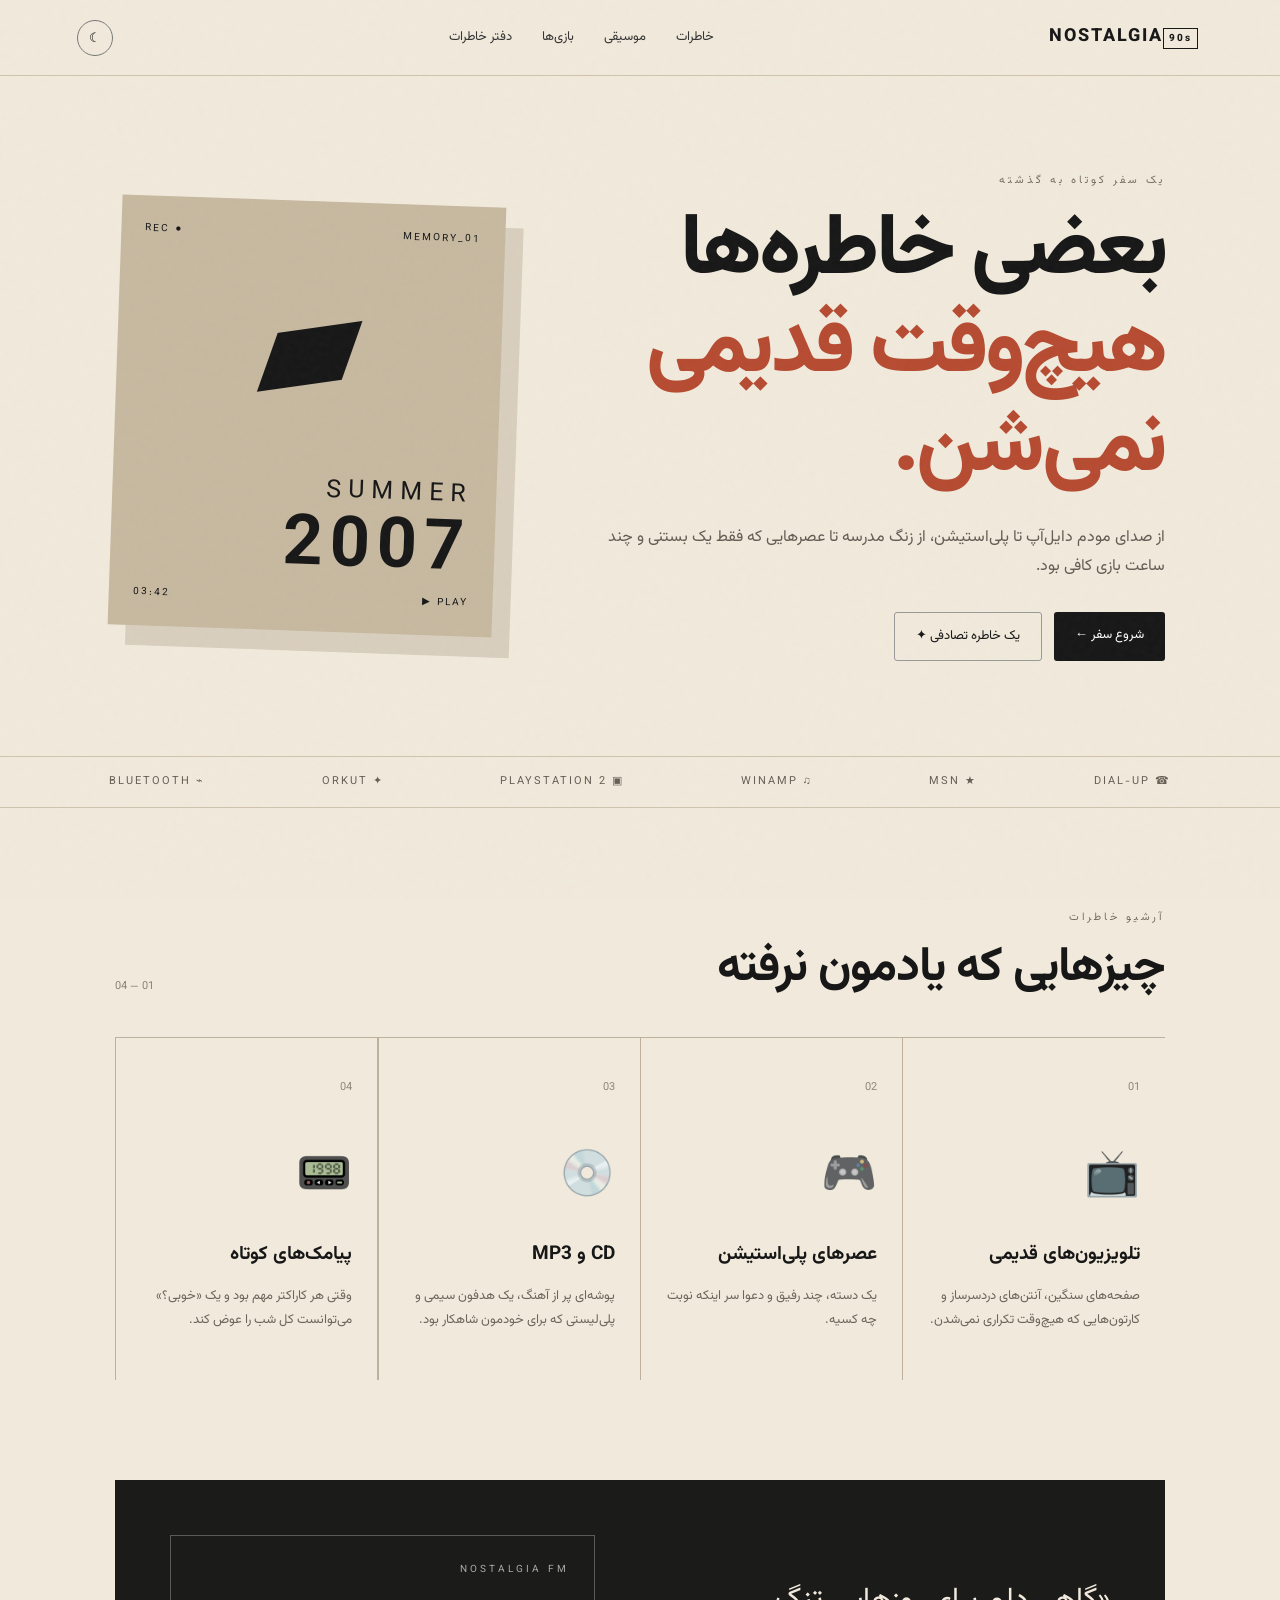
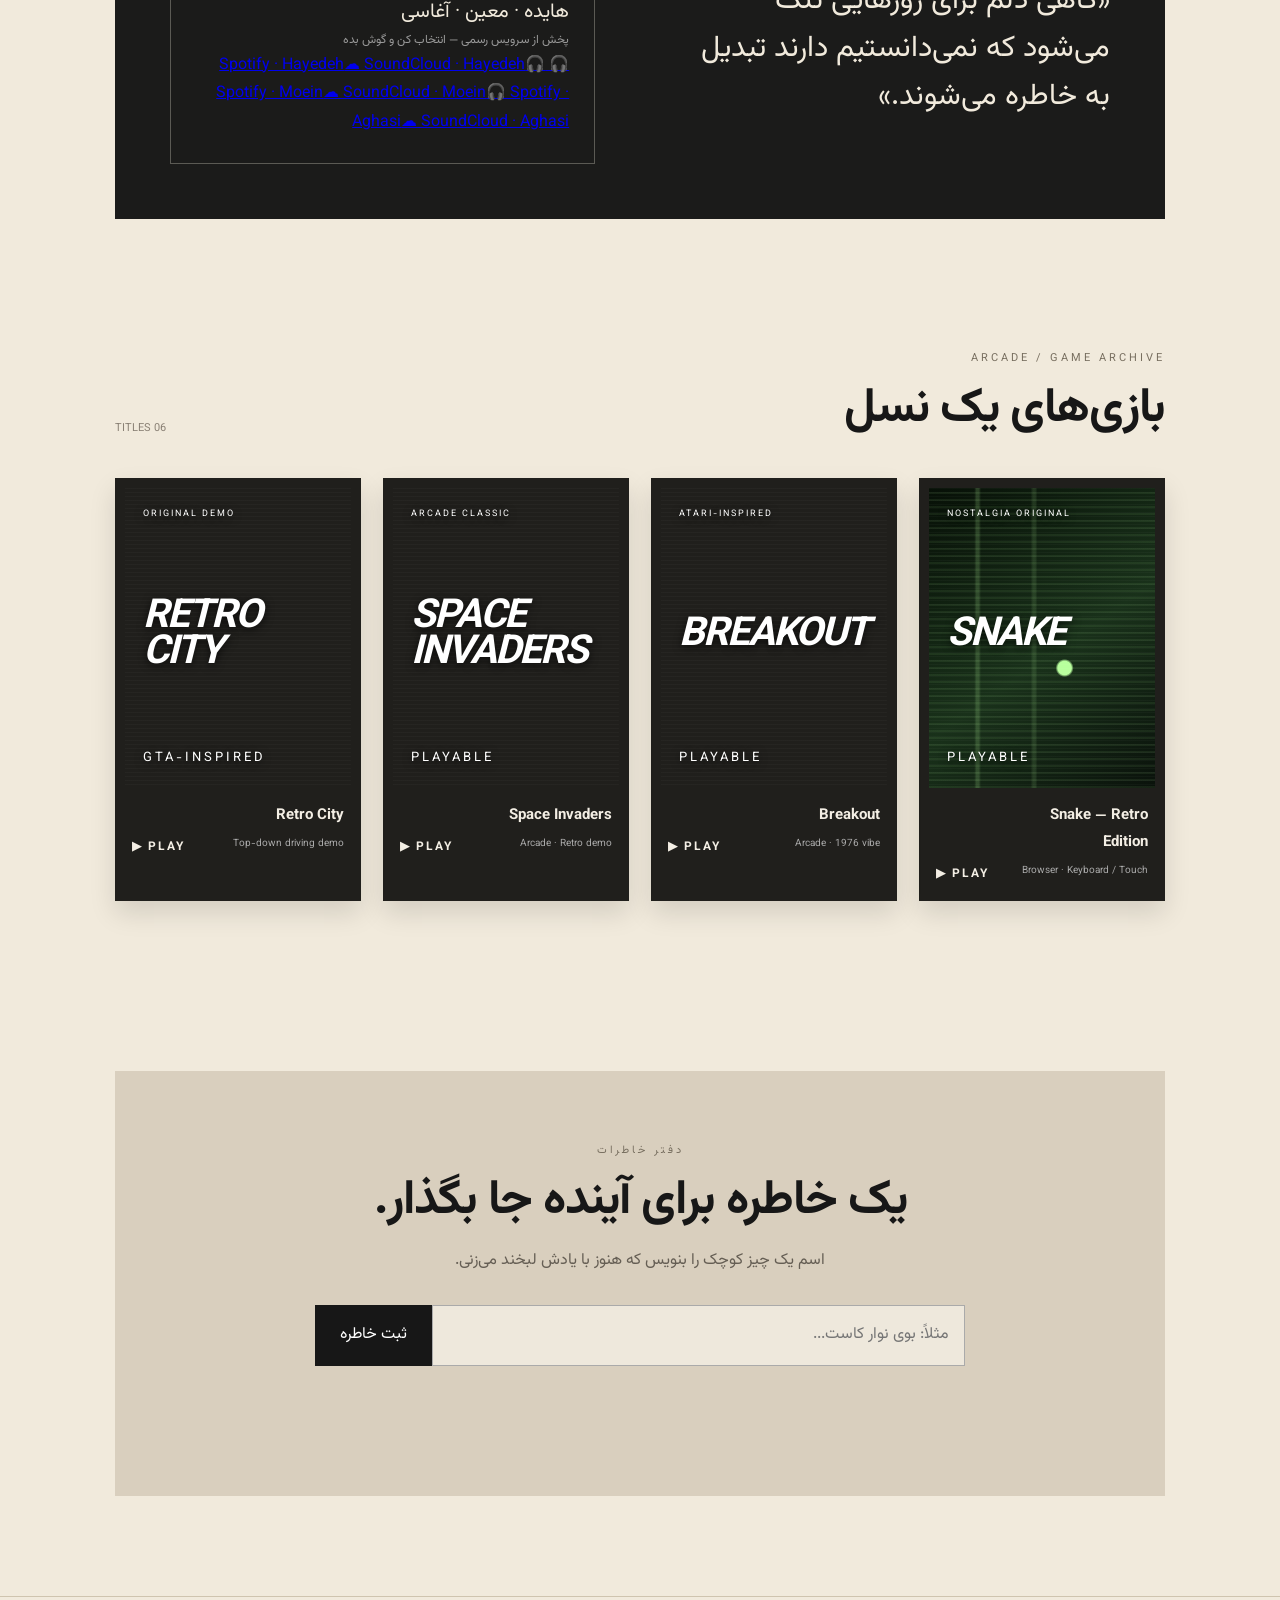
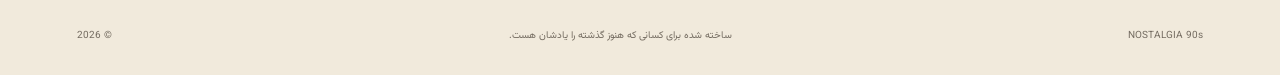
==== commit b579a7b5: "Add playable arcade archive and official music service links" ====
--- a/index.html
+++ b/index.html
@@ -1 +1 @@
-<!doctype html><html lang="fa" dir="rtl"><head><meta charset="UTF-8"/><meta name="viewport" content="width=device-width,initial-scale=1.0"/><meta name="theme-color" content="#111827"/><title>نوستالژی | خاطراتی که هنوز زنده‌اند</title><link rel="preconnect" href="https://fonts.googleapis.com"><link rel="preconnect" href="https://fonts.gstatic.com" crossorigin><link href="https://fonts.googleapis.com/css2?family=Vazirmatn:wght@400;500;700;800&display=swap" rel="stylesheet"><link rel="stylesheet" href="styles.css"/></head><body><div class="grain"></div><header class="nav"><a class="brand" href="#top">NOSTALGIA<span>90s</span></a><nav><a href="#memories">خاطرات</a><a href="#music">موسیقی</a><a href="#games">بازی‌ها</a><a href="#guestbook">دفتر خاطرات</a></nav><button class="theme" id="themeBtn">☾</button></header><main id="top"><section class="hero"><div class="hero-copy"><p class="eyebrow">یک سفر کوتاه به گذشته</p><h1>بعضی خاطره‌ها<br><em>هیچ‌وقت قدیمی نمی‌شن.</em></h1><p class="lead">از صدای مودم دایل‌آپ تا پلی‌استیشن، از زنگ مدرسه تا عصرهایی که فقط یک بستنی و چند ساعت بازی کافی بود.</p><div class="actions"><a class="btn primary" href="#memories">شروع سفر ←</a><button class="btn ghost" id="randomBtn">یک خاطره تصادفی ✦</button></div></div><div class="retro-card"><div class="card-top"><span>MEMORY_01</span><span>● REC</span></div><div class="cassette">▰</div><div class="card-title">SUMMER<br><strong>2007</strong></div><div class="card-bottom"><span>PLAY ▶</span><span>03:42</span></div></div></section><section class="ticker"><div>☎ DIAL-UP</div><div>★ MSN</div><div>♫ WINAMP</div><div>▣ PLAYSTATION 2</div><div>✦ ORKUT</div><div>⌁ BLUETOOTH</div></section><section class="section" id="memories"><div class="section-head"><div><p class="eyebrow">آرشیو خاطرات</p><h2>چیزهایی که یادمون نرفته</h2></div><span class="counter">01 — 04</span></div><div class="memory-grid"><article class="memory"><span class="num">01</span><div class="icon">📺</div><h3>تلویزیون‌های قدیمی</h3><p>صفحه‌های سنگین، آنتن‌های دردسرساز و کارتون‌هایی که هیچ‌وقت تکراری نمی‌شدن.</p></article><article class="memory"><span class="num">02</span><div class="icon">🎮</div><h3>عصرهای پلی‌استیشن</h3><p>یک دسته، چند رفیق و دعوا سر اینکه نوبت چه کسیه.</p></article><article class="memory"><span class="num">03</span><div class="icon">💿</div><h3>CD و MP3</h3><p>پوشه‌ای پر از آهنگ، یک هدفون سیمی و پلی‌لیستی که برای خودمون شاهکار بود.</p></article><article class="memory"><span class="num">04</span><div class="icon">📟</div><h3>پیامک‌های کوتاه</h3><p>وقتی هر کاراکتر مهم بود و یک «خوبی؟» می‌توانست کل شب را عوض کند.</p></article></div></section><section class="split" id="music"><div class="quote">«گاهی دلم برای روزهایی تنگ می‌شود که نمی‌دانستیم دارند تبدیل به خاطره می‌شوند.»</div><div class="player"><div class="player-label">NOW PLAYING</div><div class="song">یک آهنگ از آن روزها</div><div class="artist">Memory FM · 2006</div><div class="progress"><i></i></div><div class="player-controls"><button id="playBtn">▶</button><span>01:24</span><span>03:58</span><button>↻</button></div></div></section><section class="section games" id="games"><div class="section-head"><div><p class="eyebrow">ARCADE / GAME ARCHIVE</p><h2>بازی‌های یک نسل</h2></div><span class="counter">PLAYABLE DEMO</span></div><div class="game-shelf"><article class="game-card" data-game="nfs"><div class="game-cover nfs"><span>EA GAMES</span><b>NEED FOR<br><i>SPEED</i></b><small>Most Wanted</small></div><div class="game-info"><div><h3>Need for Speed: Most Wanted</h3><span>2005 · PS2 / PC</span></div><strong>★★★★★</strong></div></article><article class="game-card" data-game="we"><div class="game-cover we"><span>KONAMI</span><b>WINNING<br><i>ELEVEN</i></b><small>10</small></div><div class="game-info"><div><h3>Winning Eleven 10</h3><span>2006 · PS2</span></div><strong>★★★★☆</strong></div></article><article class="game-card" data-game="contra"><div class="game-cover contra"><span>ARCADE CLASSIC</span><b>CONTRA</b><small>THE HARD CORPS</small></div><div class="game-info"><div><h3>Contra</h3><span>1987 · Arcade / NES</span></div><strong>★★★★★</strong></div></article><a class="game-play" href="games/snake.html"><div class="game-cover snake"><span>NOSTALGIA ORIGINAL</span><b>SNAKE</b><small>PLAYABLE DEMO · 2026</small></div><div class="game-info"><div><h3>Snake — Retro Edition</h3><span>Browser · Keyboard / Touch</span></div><strong>PLAY ▶</strong></div></a></div></section><section class="guestbook" id="guestbook"><p class="eyebrow">دفتر خاطرات</p><h2>یک خاطره برای آینده جا بگذار.</h2><p>اسم یک چیز کوچک را بنویس که هنوز با یادش لبخند می‌زنی.</p><div class="note"><input id="memoryInput" maxlength="80" placeholder="مثلاً: بوی نوار کاست..."/><button id="saveBtn">ثبت خاطره</button></div><p id="saved" class="saved"></p></section></main><footer><span>NOSTALGIA 90s</span><span>ساخته شده برای کسانی که هنوز گذشته را یادشان هست.</span><span>© 2026</span></footer><script src="script.js"></script></body></html>+<!doctype html><html lang="fa" dir="rtl"><head><meta charset="UTF-8"/><meta name="viewport" content="width=device-width,initial-scale=1.0"/><title>نوستالژی | خاطراتی که هنوز زنده‌اند</title><link rel="preconnect" href="https://fonts.googleapis.com"><link rel="preconnect" href="https://fonts.gstatic.com" crossorigin><link href="https://fonts.googleapis.com/css2?family=Vazirmatn:wght@400;500;700;800&display=swap" rel="stylesheet"><link rel="stylesheet" href="styles.css"/></head><body><div class="grain"></div><header class="nav"><a class="brand" href="#top">NOSTALGIA<span>90s</span></a><nav><a href="#memories">خاطرات</a><a href="#music">موسیقی</a><a href="#games">بازی‌ها</a><a href="#guestbook">دفتر خاطرات</a></nav><button class="theme" id="themeBtn">☾</button></header><main id="top"><section class="hero"><div class="hero-copy"><p class="eyebrow">یک سفر کوتاه به گذشته</p><h1>بعضی خاطره‌ها<br><em>هیچ‌وقت قدیمی نمی‌شن.</em></h1><p class="lead">از صدای مودم دایل‌آپ تا پلی‌استیشن، از زنگ مدرسه تا عصرهایی که فقط یک بستنی و چند ساعت بازی کافی بود.</p><div class="actions"><a class="btn primary" href="#memories">شروع سفر ←</a><button class="btn ghost" id="randomBtn">یک خاطره تصادفی ✦</button></div></div><div class="retro-card"><div class="card-top"><span>MEMORY_01</span><span>● REC</span></div><div class="cassette">▰</div><div class="card-title">SUMMER<br><strong>2007</strong></div><div class="card-bottom"><span>PLAY ▶</span><span>03:42</span></div></div></section><section class="ticker"><div>☎ DIAL-UP</div><div>★ MSN</div><div>♫ WINAMP</div><div>▣ PLAYSTATION 2</div><div>✦ ORKUT</div><div>⌁ BLUETOOTH</div></section><section class="section" id="memories"><div class="section-head"><div><p class="eyebrow">آرشیو خاطرات</p><h2>چیزهایی که یادمون نرفته</h2></div><span class="counter">01 — 04</span></div><div class="memory-grid"><article class="memory"><span class="num">01</span><div class="icon">📺</div><h3>تلویزیون‌های قدیمی</h3><p>صفحه‌های سنگین، آنتن‌های دردسرساز و کارتون‌هایی که هیچ‌وقت تکراری نمی‌شدن.</p></article><article class="memory"><span class="num">02</span><div class="icon">🎮</div><h3>عصرهای پلی‌استیشن</h3><p>یک دسته، چند رفیق و دعوا سر اینکه نوبت چه کسیه.</p></article><article class="memory"><span class="num">03</span><div class="icon">💿</div><h3>CD و MP3</h3><p>پوشه‌ای پر از آهنگ، یک هدفون سیمی و پلی‌لیستی که برای خودمون شاهکار بود.</p></article><article class="memory"><span class="num">04</span><div class="icon">📟</div><h3>پیامک‌های کوتاه</h3><p>وقتی هر کاراکتر مهم بود و یک «خوبی؟» می‌توانست کل شب را عوض کند.</p></article></div></section><section class="split" id="music"><div class="quote">«گاهی دلم برای روزهایی تنگ می‌شود که نمی‌دانستیم دارند تبدیل به خاطره می‌شوند.»</div><div class="player"><div class="player-label">NOSTALGIA FM</div><div class="song">هایده · معین · آغاسی</div><div class="artist">پخش از سرویس رسمی — انتخاب کن و گوش بده</div><div class="music-links"><a href="https://open.spotify.com/search/%D9%87%D8%A7%DB%8C%D8%AF%D9%87" target="_blank" rel="noopener">🎧 Spotify · Hayedeh</a><a href="https://soundcloud.com/search?q=Hayedeh" target="_blank" rel="noopener">☁ SoundCloud · Hayedeh</a><a href="https://open.spotify.com/search/%D9%85%D8%B9%DB%8C%D9%86" target="_blank" rel="noopener">🎧 Spotify · Moein</a><a href="https://soundcloud.com/search?q=Moein" target="_blank" rel="noopener">☁ SoundCloud · Moein</a><a href="https://open.spotify.com/search/%D8%A2%D8%BA%D8%A7%D8%B3%DB%8C" target="_blank" rel="noopener">🎧 Spotify · Aghasi</a><a href="https://soundcloud.com/search?q=Aghasi" target="_blank" rel="noopener">☁ SoundCloud · Aghasi</a></div></div></section><section class="section games" id="games"><div class="section-head"><div><p class="eyebrow">ARCADE / GAME ARCHIVE</p><h2>بازی‌های یک نسل</h2></div><span class="counter">06 TITLES</span></div><div class="game-shelf"><a class="game-play" href="games/snake.html"><div class="game-cover snake"><span>NOSTALGIA ORIGINAL</span><b>SNAKE</b><small>PLAYABLE</small></div><div class="game-info"><div><h3>Snake — Retro Edition</h3><span>Browser · Keyboard / Touch</span></div><strong>PLAY ▶</strong></div></a><a class="game-play" href="games/breakout.html"><div class="game-cover atari"><span>ATARI-INSPIRED</span><b>BREAKOUT</b><small>PLAYABLE</small></div><div class="game-info"><div><h3>Breakout</h3><span>Arcade · 1976 vibe</span></div><strong>PLAY ▶</strong></div></a><a class="game-play" href="games/space-invaders.html"><div class="game-cover invaders"><span>ARCADE CLASSIC</span><b>SPACE<br>INVADERS</b><small>PLAYABLE</small></div><div class="game-info"><div><h3>Space Invaders</h3><span>Arcade · Retro demo</span></div><strong>PLAY ▶</strong></div></a><a class="game-play" href="games/retro-city.html"><div class="game-cover city"><span>ORIGINAL DEMO</span><b>RETRO<br>CITY</b><small>GTA-INSPIRED</small></div><div class="game-info"><div><h3>Retro City</h3><span>Top-down driving demo</span></div><strong>PLAY ▶</strong></div></a></div></section><section class="guestbook" id="guestbook"><p class="eyebrow">دفتر خاطرات</p><h2>یک خاطره برای آینده جا بگذار.</h2><p>اسم یک چیز کوچک را بنویس که هنوز با یادش لبخند می‌زنی.</p><div class="note"><input id="memoryInput" maxlength="80" placeholder="مثلاً: بوی نوار کاست..."/><button id="saveBtn">ثبت خاطره</button></div><p id="saved" class="saved"></p></section></main><footer><span>NOSTALGIA 90s</span><span>ساخته شده برای کسانی که هنوز گذشته را یادشان هست.</span><span>© 2026</span></footer><script src="script.js"></script></body></html>
--- a/styles.css
+++ b/styles.css
@@ -1 +1 @@
-*{box-sizing:border-box}html{scroll-behavior:smooth}body{margin:0;background:#f1eadc;color:#171717;font-family:'Vazirmatn',sans-serif;line-height:1.8}.grain{position:fixed;inset:0;pointer-events:none;opacity:.055;z-index:20;background-image:url("data:image/svg+xml,%3Csvg viewBox='0 0 180 180' xmlns='http://www.w3.org/2000/svg'%3E%3Cfilter id='n'%3E%3CfeTurbulence type='fractalNoise' baseFrequency='.8' numOctaves='4' stitchTiles='stitch'/%3E%3C/filter%3E%3Crect width='100%25' height='100%25' filter='url(%23n)' opacity='.6'/%3E%3C/svg%3E")}.nav{height:76px;padding:0 6vw;display:flex;align-items:center;justify-content:space-between;border-bottom:1px solid #cfc4af;position:sticky;top:0;background:rgba(241,234,220,.92);backdrop-filter:blur(12px);z-index:10}.brand{font-weight:800;letter-spacing:2px;color:#171717;text-decoration:none;font-size:18px}.brand span{font-size:10px;margin-right:5px;padding:2px 5px;border:1px solid #171717}.nav nav{display:flex;gap:30px}.nav nav a{color:#333;text-decoration:none;font-size:13px}.theme{border:1px solid #777;background:transparent;border-radius:50%;width:36px;height:36px;cursor:pointer}.hero{min-height:680px;padding:90px 9vw;display:grid;grid-template-columns:1.2fr .8fr;gap:7vw;align-items:center}.eyebrow{font-size:11px;letter-spacing:3px;text-transform:uppercase;margin:0 0 12px;color:#786f60}.hero h1{font-size:clamp(45px,7vw,86px);line-height:1.15;letter-spacing:-3px;margin:0 0 25px;font-weight:800}.hero h1 em{font-style:normal;color:#b64b31}.lead{max-width:650px;color:#625c53;font-size:16px}.actions{display:flex;gap:12px;margin-top:30px;flex-wrap:wrap}.btn{padding:12px 21px;border-radius:3px;font:inherit;font-size:13px;cursor:pointer;text-decoration:none}.primary{background:#171717;color:#fff}.ghost{background:transparent;color:#171717;border:1px solid #999}.retro-card{background:#c7b9a0;min-height:430px;padding:24px;box-shadow:18px 20px 0 #d9cfbe;transform:rotate(2deg);display:flex;flex-direction:column;justify-content:space-between}.card-top,.card-bottom{display:flex;justify-content:space-between;font-size:10px;letter-spacing:2px}.cassette{margin:auto;font-size:150px;line-height:1;filter:grayscale(1);transform:rotate(-10deg)}.card-title{font-size:25px;letter-spacing:7px;line-height:1.2}.card-title strong{font-size:70px}.ticker{border-block:1px solid #cfc4af;display:flex;justify-content:space-around;padding:15px 4vw;font-size:11px;letter-spacing:2px;color:#655e54;overflow:hidden}.section{padding:100px 9vw}.section-head{display:flex;justify-content:space-between;align-items:end;margin-bottom:40px}.section h2,.guestbook h2{font-size:clamp(30px,4vw,48px);line-height:1.2;margin:0;letter-spacing:-1px}.counter{font-size:11px;color:#8a8175}.memory-grid{display:grid;grid-template-columns:repeat(4,1fr);border-top:1px solid #bdb19d}.memory{position:relative;padding:35px 25px;border-left:1px solid #bdb19d;min-height:300px}.memory:last-child{border-right:1px solid #bdb19d}.num{font-size:11px;color:#918676}.icon{font-size:45px;margin:35px 0 20px;filter:grayscale(.7)}.memory h3{font-size:19px;margin:0 0 8px}.memory p{font-size:13px;color:#6c655b}.split{margin:0 9vw 100px;padding:55px;background:#1b1b1a;color:#f1eadc;display:grid;grid-template-columns:1fr 1fr;gap:7vw;align-items:center}.quote{font-size:30px;line-height:1.6}.player{border:1px solid #5b5a54;padding:25px}.player-label{font-size:10px;letter-spacing:3px;color:#aaa}.song{font-size:20px;margin-top:15px}.artist{font-size:12px;color:#999}.progress{height:2px;background:#555;margin:30px 0 15px}.progress i{display:block;width:38%;height:100%;background:#f1eadc}.player-controls{display:flex;justify-content:space-between;align-items:center;color:#aaa;font-size:11px}.player-controls button{border:0;background:transparent;color:#fff;font-size:18px;cursor:pointer}.games{padding-top:30px}.game-shelf{display:grid;grid-template-columns:repeat(3,1fr);gap:22px}.game-card{background:#201f1c;color:#f3eee4;padding:10px;box-shadow:0 12px 25px rgba(0,0,0,.12);transition:.3s;cursor:pointer}.game-card:hover{transform:translateY(-10px) rotate(-.5deg);box-shadow:0 22px 35px rgba(0,0,0,.2)}.game-cover{height:300px;position:relative;overflow:hidden;padding:18px;display:flex;flex-direction:column;justify-content:space-between;text-align:left;color:white;text-shadow:0 2px 8px rgba(0,0,0,.7)}.game-cover:before,.game-cover:after{content:'';position:absolute;inset:0;pointer-events:none}.game-cover:after{background:repeating-linear-gradient(0deg,transparent 0 3px,rgba(255,255,255,.05) 4px)}.game-cover span,.game-cover b,.game-cover small{position:relative;z-index:1}.game-cover span{font-size:9px;letter-spacing:2px}.game-cover b{font-size:40px;line-height:.9;letter-spacing:-2px;font-style:italic}.game-cover b i{font-style:normal}.game-cover small{font-size:13px;letter-spacing:3px}.nfs{background:radial-gradient(circle at 70% 25%,#d75c35 0 7%,transparent 8%),linear-gradient(145deg,#171a22 10%,#7a1f1c 48%,#e07b32 100%)}.nfs:before{background:linear-gradient(115deg,transparent 45%,rgba(255,255,255,.25) 46% 48%,transparent 49%),radial-gradient(ellipse at 65% 70%,#111 0 16%,transparent 17%)}.we{background:linear-gradient(145deg,#0b1724,#1d4c68 45%,#b4a76b 46%,#274b29)}.we:before{background:radial-gradient(circle at 65% 60%,rgba(255,255,255,.6) 0 2%,transparent 3%),linear-gradient(165deg,transparent 55%,rgba(255,255,255,.18) 56% 57%,transparent 58%)}.contra{background:linear-gradient(150deg,#071f29,#12605e 42%,#bf8a3b 43%,#4b281d)}.contra:before{background:radial-gradient(ellipse at 70% 65%,#111 0 12%,transparent 13%),linear-gradient(100deg,transparent 35%,rgba(0,0,0,.5) 36% 55%,transparent 56%)}.game-info{padding:14px 7px 6px;display:flex;justify-content:space-between;gap:12px;align-items:end}.game-info h3{font-size:15px;margin:0}.game-info span{font-size:10px;color:#aaa}.game-info strong{font-size:12px;letter-spacing:2px;white-space:nowrap}.guestbook{margin:70px 9vw 100px;padding:70px 7vw;background:#d9cfbe;text-align:center}.guestbook>p:not(.eyebrow){color:#655e54}.note{display:flex;max-width:650px;margin:30px auto 0}.note input{flex:1;padding:15px;border:1px solid #aaa;background:#eee8dc;font:inherit;outline:none}.note button{border:0;background:#171717;color:#fff;padding:0 25px;font:inherit;cursor:pointer}.saved{min-height:28px;color:#b64b31!important;font-weight:700}footer{padding:30px 6vw;border-top:1px solid #cfc4af;display:flex;justify-content:space-between;font-size:10px;color:#746c61;gap:20px}@media(max-width:800px){.nav nav{display:none}.hero{grid-template-columns:1fr;padding:65px 7vw}.retro-card{min-height:340px}.memory-grid,.game-shelf,.split{grid-template-columns:1fr}.memory{border-left:0;border-bottom:1px solid #bdb19d}.memory:last-child{border-right:0}.split{margin-inline:5vw}.note{flex-direction:column;gap:8px}.note button{padding:12px}.game-cover{height:340px}footer{flex-direction:column}}body.dark{background:#161615;color:#eee9df}body.dark .nav{background:rgba(22,22,21,.92);border-color:#3a3935}body.dark .nav a,body.dark .brand,body.dark .theme,body.dark .ghost{color:#eee9df}body.dark .ghost{border-color:#777}body.dark .lead,body.dark .memory p,body.dark .guestbook>p:not(.eyebrow){color:#aaa49b}body.dark .ticker,body.dark .memory-grid{border-color:#3f3d38}body.dark .guestbook{background:#24231f}body.dark .note input{background:#1d1c1a;color:#eee}+*{box-sizing:border-box}html{scroll-behavior:smooth}body{margin:0;background:#f1eadc;color:#171717;font-family:'Vazirmatn',sans-serif;line-height:1.8}.grain{position:fixed;inset:0;pointer-events:none;opacity:.055;z-index:20;background-image:url("data:image/svg+xml,%3Csvg viewBox='0 0 180 180' xmlns='http://www.w3.org/2000/svg'%3E%3Cfilter id='n'%3E%3CfeTurbulence type='fractalNoise' baseFrequency='.8' numOctaves='4' stitchTiles='stitch'/%3E%3C/filter%3E%3Crect width='100%25' height='100%25' filter='url(%23n)' opacity='.6'/%3E%3C/svg%3E")}.nav{height:76px;padding:0 6vw;display:flex;align-items:center;justify-content:space-between;border-bottom:1px solid #cfc4af;position:sticky;top:0;background:rgba(241,234,220,.92);backdrop-filter:blur(12px);z-index:10}.brand{font-weight:800;letter-spacing:2px;color:#171717;text-decoration:none;font-size:18px}.brand span{font-size:10px;margin-right:5px;padding:2px 5px;border:1px solid #171717}.nav nav{display:flex;gap:30px}.nav nav a{color:#333;text-decoration:none;font-size:13px}.theme{border:1px solid #777;background:transparent;border-radius:50%;width:36px;height:36px;cursor:pointer}.hero{min-height:680px;padding:90px 9vw;display:grid;grid-template-columns:1.2fr .8fr;gap:7vw;align-items:center}.eyebrow{font-size:11px;letter-spacing:3px;text-transform:uppercase;margin:0 0 12px;color:#786f60}.hero h1{font-size:clamp(45px,7vw,86px);line-height:1.15;letter-spacing:-3px;margin:0 0 25px;font-weight:800}.hero h1 em{font-style:normal;color:#b64b31}.lead{max-width:650px;color:#625c53;font-size:16px}.actions{display:flex;gap:12px;margin-top:30px;flex-wrap:wrap}.btn{padding:12px 21px;border-radius:3px;font:inherit;font-size:13px;cursor:pointer;text-decoration:none}.primary{background:#171717;color:#fff}.ghost{background:transparent;color:#171717;border:1px solid #999}.retro-card{background:#c7b9a0;min-height:430px;padding:24px;box-shadow:18px 20px 0 #d9cfbe;transform:rotate(2deg);display:flex;flex-direction:column;justify-content:space-between}.card-top,.card-bottom{display:flex;justify-content:space-between;font-size:10px;letter-spacing:2px}.cassette{margin:auto;font-size:150px;line-height:1;filter:grayscale(1);transform:rotate(-10deg)}.card-title{font-size:25px;letter-spacing:7px;line-height:1.2}.card-title strong{font-size:70px}.ticker{border-block:1px solid #cfc4af;display:flex;justify-content:space-around;padding:15px 4vw;font-size:11px;letter-spacing:2px;color:#655e54;overflow:hidden}.section{padding:100px 9vw}.section-head{display:flex;justify-content:space-between;align-items:end;margin-bottom:40px}.section h2,.guestbook h2{font-size:clamp(30px,4vw,48px);line-height:1.2;margin:0;letter-spacing:-1px}.counter{font-size:11px;color:#8a8175}.memory-grid{display:grid;grid-template-columns:repeat(4,1fr);border-top:1px solid #bdb19d}.memory{position:relative;padding:35px 25px;border-left:1px solid #bdb19d;min-height:300px}.memory:last-child{border-right:1px solid #bdb19d}.num{font-size:11px;color:#918676}.icon{font-size:45px;margin:35px 0 20px;filter:grayscale(.7)}.memory h3{font-size:19px;margin:0 0 8px}.memory p{font-size:13px;color:#6c655b}.split{margin:0 9vw 100px;padding:55px;background:#1b1b1a;color:#f1eadc;display:grid;grid-template-columns:1fr 1fr;gap:7vw;align-items:center}.quote{font-size:30px;line-height:1.6}.player{border:1px solid #5b5a54;padding:25px}.player-label{font-size:10px;letter-spacing:3px;color:#aaa}.song{font-size:20px;margin-top:15px}.artist{font-size:12px;color:#999}.progress{height:2px;background:#555;margin:30px 0 15px}.progress i{display:block;width:38%;height:100%;background:#f1eadc}.player-controls{display:flex;justify-content:space-between;align-items:center;color:#aaa;font-size:11px}.player-controls button{border:0;background:transparent;color:#fff;font-size:18px;cursor:pointer}.games{padding-top:30px}.game-shelf{display:grid;grid-template-columns:repeat(4,1fr);gap:22px}.game-card,.game-play{background:#201f1c;color:#f3eee4;padding:10px;box-shadow:0 12px 25px rgba(0,0,0,.12);transition:.3s;cursor:pointer;text-decoration:none}.game-card:hover,.game-play:hover{transform:translateY(-10px) rotate(-.5deg);box-shadow:0 22px 35px rgba(0,0,0,.2)}.game-cover{height:300px;position:relative;overflow:hidden;padding:18px;display:flex;flex-direction:column;justify-content:space-between;text-align:left;color:white;text-shadow:0 2px 8px rgba(0,0,0,.7)}.game-cover:before,.game-cover:after{content:'';position:absolute;inset:0;pointer-events:none}.game-cover:after{background:repeating-linear-gradient(0deg,transparent 0 3px,rgba(255,255,255,.05) 4px)}.game-cover span,.game-cover b,.game-cover small{position:relative;z-index:1}.game-cover span{font-size:9px;letter-spacing:2px}.game-cover b{font-size:40px;line-height:.9;letter-spacing:-2px;font-style:italic}.game-cover b i{font-style:normal}.game-cover small{font-size:13px;letter-spacing:3px}.nfs{background:radial-gradient(circle at 70% 25%,#d75c35 0 7%,transparent 8%),linear-gradient(145deg,#171a22 10%,#7a1f1c 48%,#e07b32 100%)}.nfs:before{background:linear-gradient(115deg,transparent 45%,rgba(255,255,255,.25) 46% 48%,transparent 49%),radial-gradient(ellipse at 65% 70%,#111 0 16%,transparent 17%)}.we{background:linear-gradient(145deg,#0b1724,#1d4c68 45%,#b4a76b 46%,#274b29)}.we:before{background:radial-gradient(circle at 65% 60%,rgba(255,255,255,.6) 0 2%,transparent 3%),linear-gradient(165deg,transparent 55%,rgba(255,255,255,.18) 56% 57%,transparent 58%)}.contra{background:linear-gradient(150deg,#071f29,#12605e 42%,#bf8a3b 43%,#4b281d)}.contra:before{background:radial-gradient(ellipse at 70% 65%,#111 0 12%,transparent 13%),linear-gradient(100deg,transparent 35%,rgba(0,0,0,.5) 36% 55%,transparent 56%)}.snake{background:radial-gradient(circle at 60% 60%,#b8ff9d 0 3%,transparent 4%),repeating-linear-gradient(0deg,rgba(184,255,157,.08) 0 2px,transparent 2px 7px),linear-gradient(145deg,#071007,#19311a 55%,#0a120b)}.snake:before{background:linear-gradient(90deg,transparent 20%,rgba(184,255,157,.18) 21% 22%,transparent 23% 45%,rgba(184,255,157,.12) 46% 47%,transparent 48%)}.game-info{padding:14px 7px 6px;display:flex;justify-content:space-between;gap:12px;align-items:end}.game-info h3{font-size:15px;margin:0}.game-info span{font-size:10px;color:#aaa}.game-info strong{font-size:12px;letter-spacing:2px;white-space:nowrap}.guestbook{margin:70px 9vw 100px;padding:70px 7vw;background:#d9cfbe;text-align:center}.guestbook>p:not(.eyebrow){color:#655e54}.note{display:flex;max-width:650px;margin:30px auto 0}.note input{flex:1;padding:15px;border:1px solid #aaa;background:#eee8dc;font:inherit;outline:none}.note button{border:0;background:#171717;color:#fff;padding:0 25px;font:inherit;cursor:pointer}.saved{min-height:28px;color:#b64b31!important;font-weight:700}footer{padding:30px 6vw;border-top:1px solid #cfc4af;display:flex;justify-content:space-between;font-size:10px;color:#746c61;gap:20px}@media(max-width:1000px){.game-shelf{grid-template-columns:repeat(2,1fr)}}@media(max-width:800px){.nav nav{display:none}.hero{grid-template-columns:1fr;padding:65px 7vw}.retro-card{min-height:340px}.memory-grid,.game-shelf,.split{grid-template-columns:1fr}.memory{border-left:0;border-bottom:1px solid #bdb19d}.memory:last-child{border-right:0}.split{margin-inline:5vw}.note{flex-direction:column;gap:8px}.note button{padding:12px}.game-cover{height:340px}footer{flex-direction:column}}body.dark{background:#161615;color:#eee9df}body.dark .nav{background:rgba(22,22,21,.92);border-color:#3a3935}body.dark .nav a,body.dark .brand,body.dark .theme,body.dark .ghost{color:#eee9df}body.dark .ghost{border-color:#777}body.dark .lead,body.dark .memory p,body.dark .guestbook>p:not(.eyebrow){color:#aaa49b}body.dark .ticker,body.dark .memory-grid{border-color:#3f3d38}body.dark .guestbook{background:#24231f}body.dark .note input{background:#1d1c1a;color:#eee}
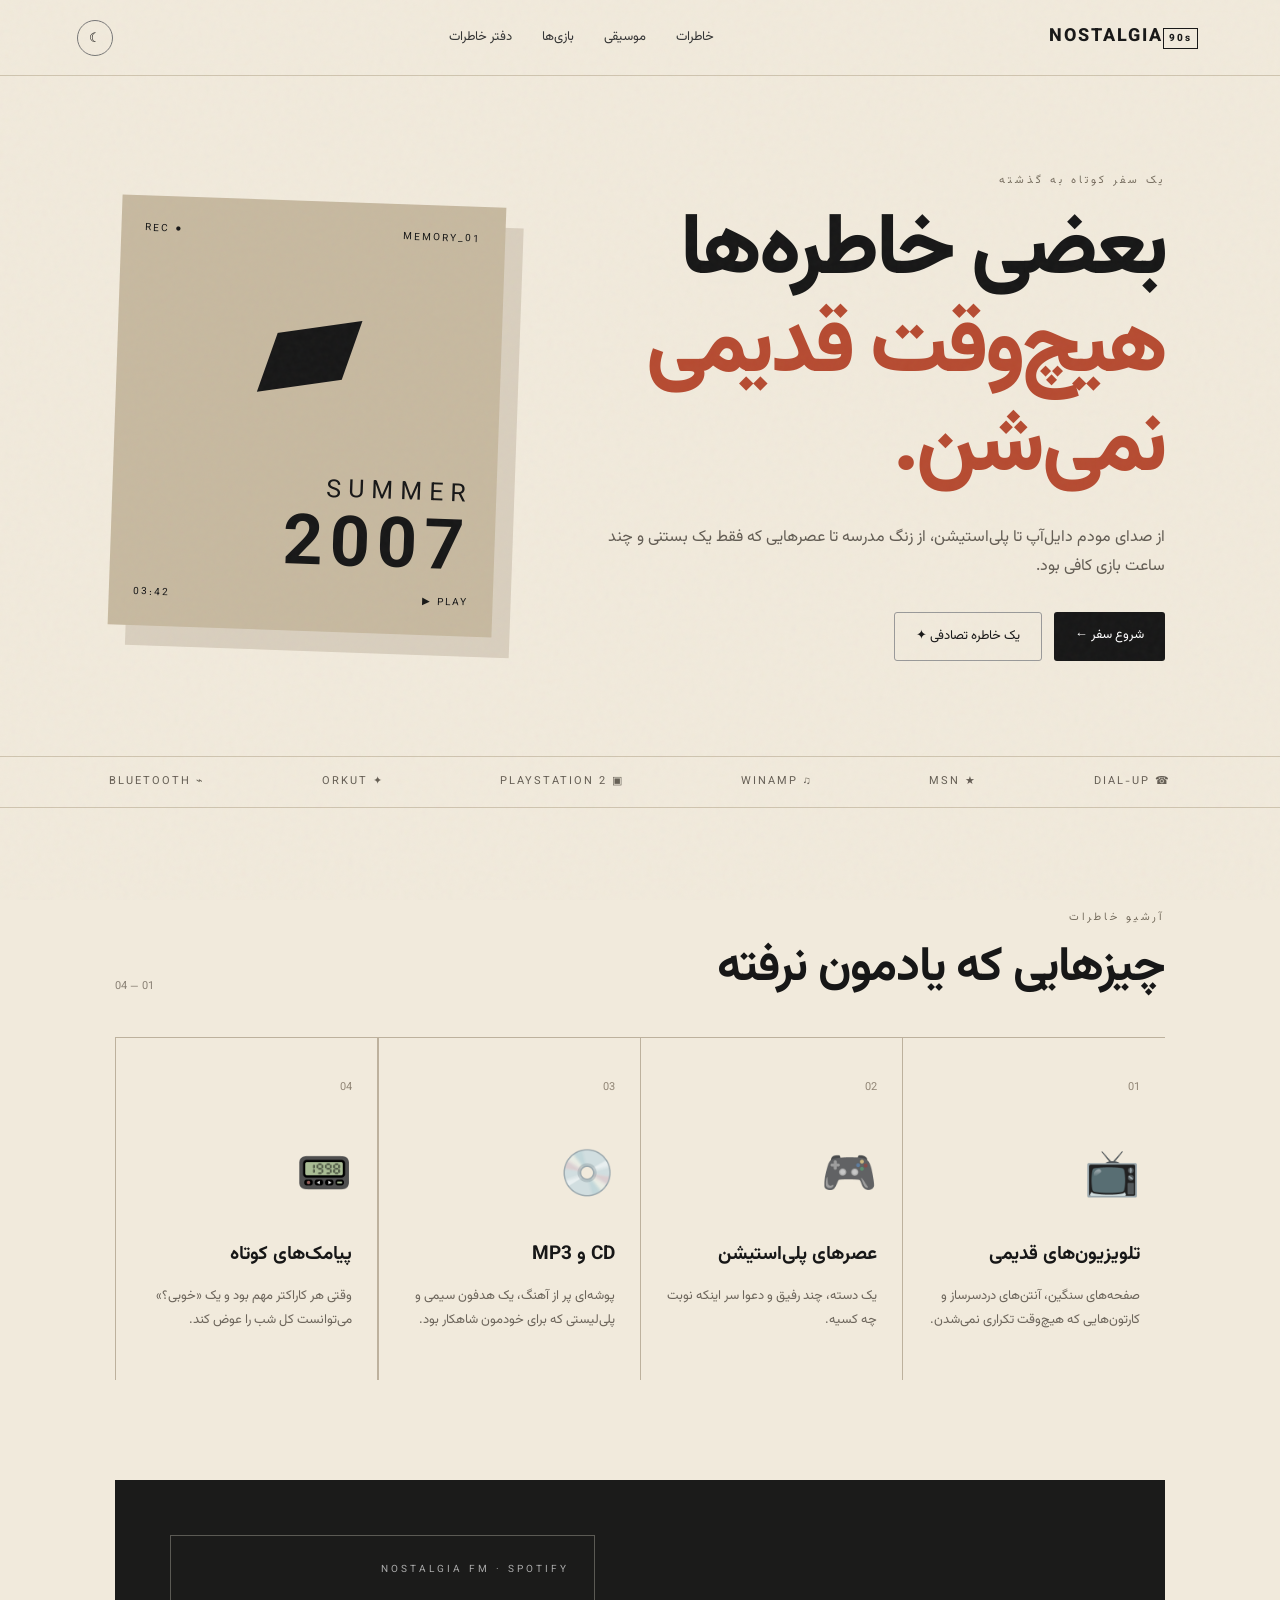
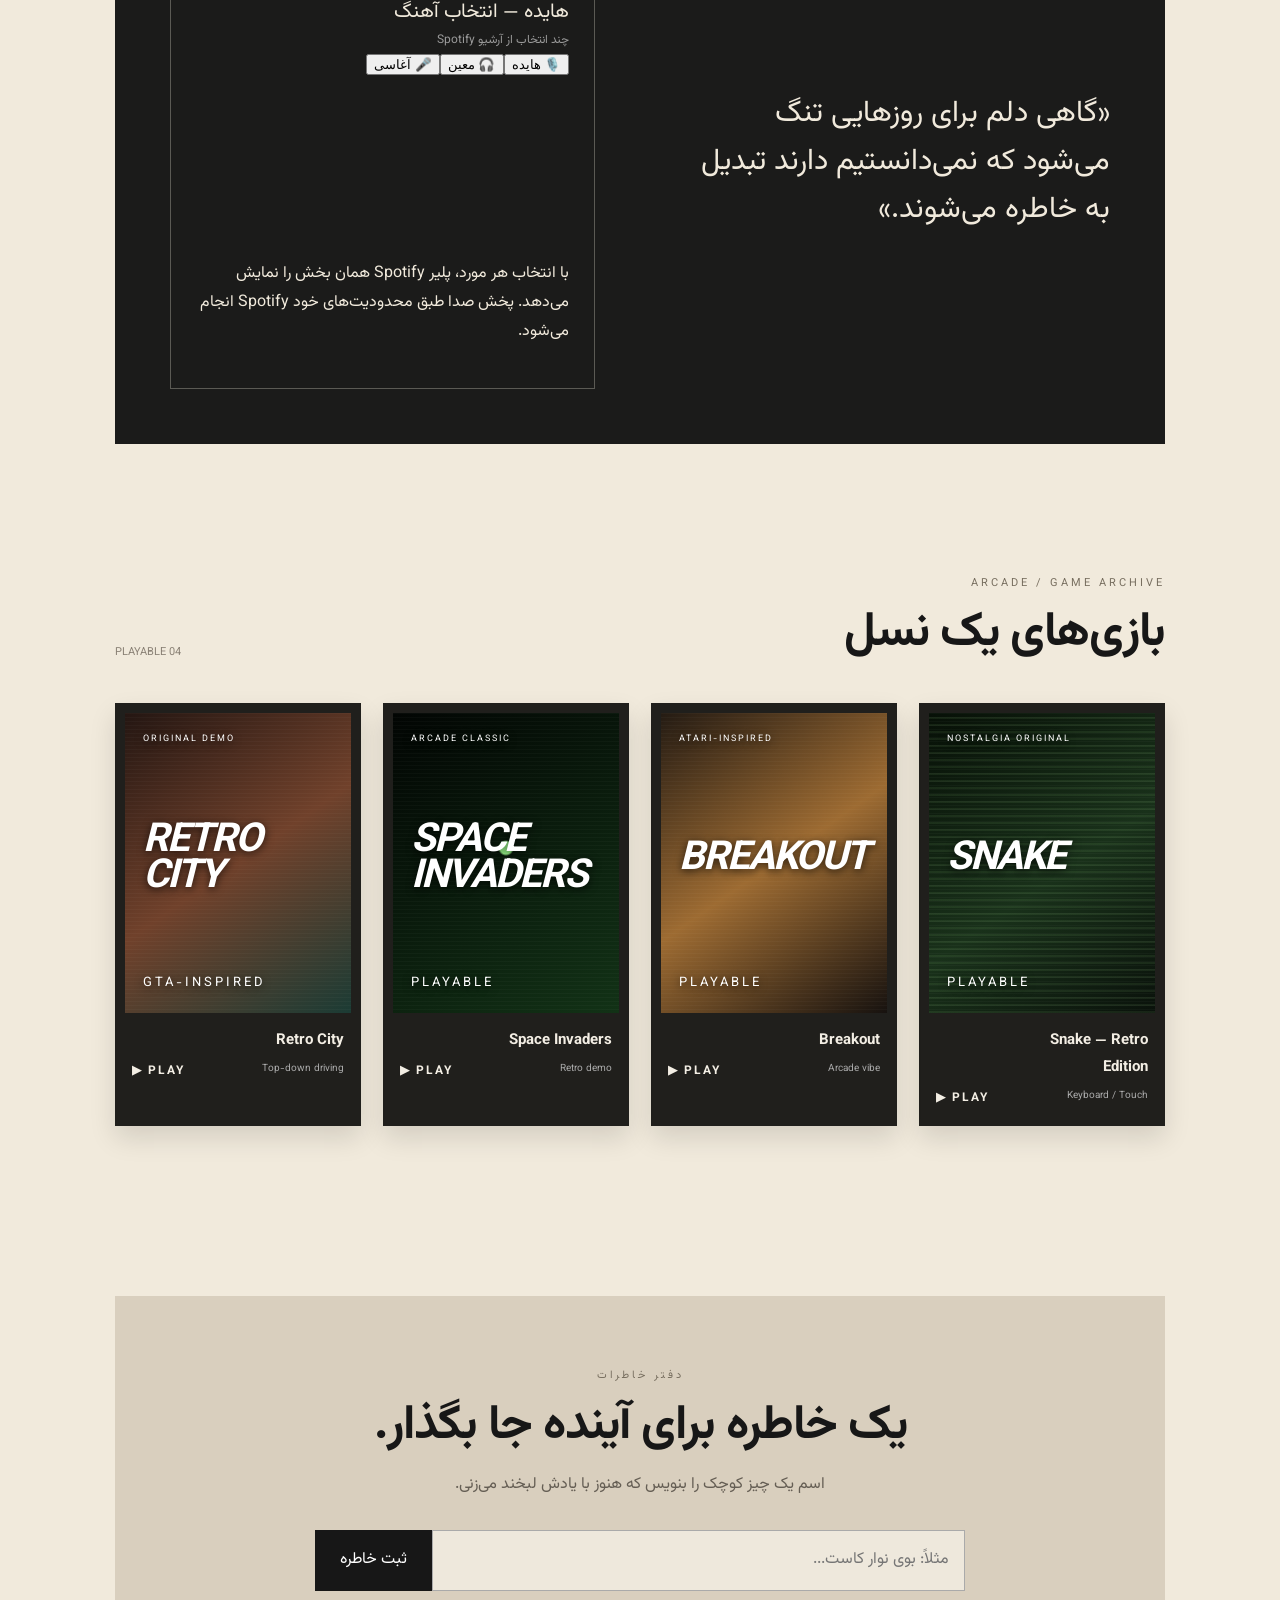
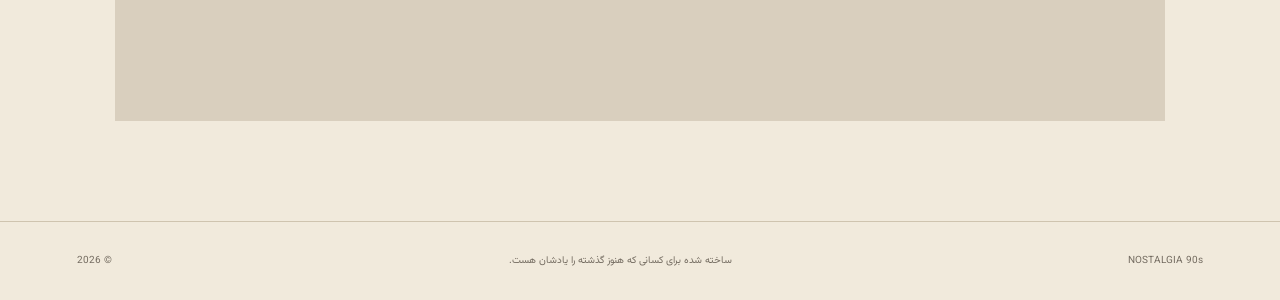
==== commit 7de0d4d1: "Add animated nostalgia sections and embedded Spotify selector" ====
--- a/index.html
+++ b/index.html
@@ -1 +1 @@
-<!doctype html><html lang="fa" dir="rtl"><head><meta charset="UTF-8"/><meta name="viewport" content="width=device-width,initial-scale=1.0"/><title>نوستالژی | خاطراتی که هنوز زنده‌اند</title><link rel="preconnect" href="https://fonts.googleapis.com"><link rel="preconnect" href="https://fonts.gstatic.com" crossorigin><link href="https://fonts.googleapis.com/css2?family=Vazirmatn:wght@400;500;700;800&display=swap" rel="stylesheet"><link rel="stylesheet" href="styles.css"/></head><body><div class="grain"></div><header class="nav"><a class="brand" href="#top">NOSTALGIA<span>90s</span></a><nav><a href="#memories">خاطرات</a><a href="#music">موسیقی</a><a href="#games">بازی‌ها</a><a href="#guestbook">دفتر خاطرات</a></nav><button class="theme" id="themeBtn">☾</button></header><main id="top"><section class="hero"><div class="hero-copy"><p class="eyebrow">یک سفر کوتاه به گذشته</p><h1>بعضی خاطره‌ها<br><em>هیچ‌وقت قدیمی نمی‌شن.</em></h1><p class="lead">از صدای مودم دایل‌آپ تا پلی‌استیشن، از زنگ مدرسه تا عصرهایی که فقط یک بستنی و چند ساعت بازی کافی بود.</p><div class="actions"><a class="btn primary" href="#memories">شروع سفر ←</a><button class="btn ghost" id="randomBtn">یک خاطره تصادفی ✦</button></div></div><div class="retro-card"><div class="card-top"><span>MEMORY_01</span><span>● REC</span></div><div class="cassette">▰</div><div class="card-title">SUMMER<br><strong>2007</strong></div><div class="card-bottom"><span>PLAY ▶</span><span>03:42</span></div></div></section><section class="ticker"><div>☎ DIAL-UP</div><div>★ MSN</div><div>♫ WINAMP</div><div>▣ PLAYSTATION 2</div><div>✦ ORKUT</div><div>⌁ BLUETOOTH</div></section><section class="section" id="memories"><div class="section-head"><div><p class="eyebrow">آرشیو خاطرات</p><h2>چیزهایی که یادمون نرفته</h2></div><span class="counter">01 — 04</span></div><div class="memory-grid"><article class="memory"><span class="num">01</span><div class="icon">📺</div><h3>تلویزیون‌های قدیمی</h3><p>صفحه‌های سنگین، آنتن‌های دردسرساز و کارتون‌هایی که هیچ‌وقت تکراری نمی‌شدن.</p></article><article class="memory"><span class="num">02</span><div class="icon">🎮</div><h3>عصرهای پلی‌استیشن</h3><p>یک دسته، چند رفیق و دعوا سر اینکه نوبت چه کسیه.</p></article><article class="memory"><span class="num">03</span><div class="icon">💿</div><h3>CD و MP3</h3><p>پوشه‌ای پر از آهنگ، یک هدفون سیمی و پلی‌لیستی که برای خودمون شاهکار بود.</p></article><article class="memory"><span class="num">04</span><div class="icon">📟</div><h3>پیامک‌های کوتاه</h3><p>وقتی هر کاراکتر مهم بود و یک «خوبی؟» می‌توانست کل شب را عوض کند.</p></article></div></section><section class="split" id="music"><div class="quote">«گاهی دلم برای روزهایی تنگ می‌شود که نمی‌دانستیم دارند تبدیل به خاطره می‌شوند.»</div><div class="player"><div class="player-label">NOSTALGIA FM</div><div class="song">هایده · معین · آغاسی</div><div class="artist">پخش از سرویس رسمی — انتخاب کن و گوش بده</div><div class="music-links"><a href="https://open.spotify.com/search/%D9%87%D8%A7%DB%8C%D8%AF%D9%87" target="_blank" rel="noopener">🎧 Spotify · Hayedeh</a><a href="https://soundcloud.com/search?q=Hayedeh" target="_blank" rel="noopener">☁ SoundCloud · Hayedeh</a><a href="https://open.spotify.com/search/%D9%85%D8%B9%DB%8C%D9%86" target="_blank" rel="noopener">🎧 Spotify · Moein</a><a href="https://soundcloud.com/search?q=Moein" target="_blank" rel="noopener">☁ SoundCloud · Moein</a><a href="https://open.spotify.com/search/%D8%A2%D8%BA%D8%A7%D8%B3%DB%8C" target="_blank" rel="noopener">🎧 Spotify · Aghasi</a><a href="https://soundcloud.com/search?q=Aghasi" target="_blank" rel="noopener">☁ SoundCloud · Aghasi</a></div></div></section><section class="section games" id="games"><div class="section-head"><div><p class="eyebrow">ARCADE / GAME ARCHIVE</p><h2>بازی‌های یک نسل</h2></div><span class="counter">06 TITLES</span></div><div class="game-shelf"><a class="game-play" href="games/snake.html"><div class="game-cover snake"><span>NOSTALGIA ORIGINAL</span><b>SNAKE</b><small>PLAYABLE</small></div><div class="game-info"><div><h3>Snake — Retro Edition</h3><span>Browser · Keyboard / Touch</span></div><strong>PLAY ▶</strong></div></a><a class="game-play" href="games/breakout.html"><div class="game-cover atari"><span>ATARI-INSPIRED</span><b>BREAKOUT</b><small>PLAYABLE</small></div><div class="game-info"><div><h3>Breakout</h3><span>Arcade · 1976 vibe</span></div><strong>PLAY ▶</strong></div></a><a class="game-play" href="games/space-invaders.html"><div class="game-cover invaders"><span>ARCADE CLASSIC</span><b>SPACE<br>INVADERS</b><small>PLAYABLE</small></div><div class="game-info"><div><h3>Space Invaders</h3><span>Arcade · Retro demo</span></div><strong>PLAY ▶</strong></div></a><a class="game-play" href="games/retro-city.html"><div class="game-cover city"><span>ORIGINAL DEMO</span><b>RETRO<br>CITY</b><small>GTA-INSPIRED</small></div><div class="game-info"><div><h3>Retro City</h3><span>Top-down driving demo</span></div><strong>PLAY ▶</strong></div></a></div></section><section class="guestbook" id="guestbook"><p class="eyebrow">دفتر خاطرات</p><h2>یک خاطره برای آینده جا بگذار.</h2><p>اسم یک چیز کوچک را بنویس که هنوز با یادش لبخند می‌زنی.</p><div class="note"><input id="memoryInput" maxlength="80" placeholder="مثلاً: بوی نوار کاست..."/><button id="saveBtn">ثبت خاطره</button></div><p id="saved" class="saved"></p></section></main><footer><span>NOSTALGIA 90s</span><span>ساخته شده برای کسانی که هنوز گذشته را یادشان هست.</span><span>© 2026</span></footer><script src="script.js"></script></body></html>+<!doctype html><html lang="fa" dir="rtl"><head><meta charset="UTF-8"><meta name="viewport" content="width=device-width,initial-scale=1"><title>نوستالژی | خاطراتی که هنوز زنده‌اند</title><link rel="preconnect" href="https://fonts.googleapis.com"><link rel="preconnect" href="https://fonts.gstatic.com" crossorigin><link href="https://fonts.googleapis.com/css2?family=Vazirmatn:wght@400;500;700;800&display=swap" rel="stylesheet"><link rel="stylesheet" href="styles.css"></head><body><div class="grain"></div><header class="nav"><a class="brand" href="#top">NOSTALGIA<span>90s</span></a><nav><a href="#memories">خاطرات</a><a href="#music">موسیقی</a><a href="#games">بازی‌ها</a><a href="#guestbook">دفتر خاطرات</a></nav><button class="theme" id="themeBtn">☾</button></header><main id="top"><section class="hero"><div class="hero-copy reveal"><p class="eyebrow">یک سفر کوتاه به گذشته</p><h1>بعضی خاطره‌ها<br><em>هیچ‌وقت قدیمی نمی‌شن.</em></h1><p class="lead">از صدای مودم دایل‌آپ تا پلی‌استیشن، از زنگ مدرسه تا عصرهایی که فقط یک بستنی و چند ساعت بازی کافی بود.</p><div class="actions"><a class="btn primary" href="#memories">شروع سفر ←</a><button class="btn ghost" id="randomBtn">یک خاطره تصادفی ✦</button></div></div><div class="retro-card floating"><div class="card-top"><span>MEMORY_01</span><span>● REC</span></div><div class="cassette">▰</div><div class="card-title">SUMMER<br><strong>2007</strong></div><div class="card-bottom"><span>PLAY ▶</span><span>03:42</span></div></div></section><section class="ticker"><div>☎ DIAL-UP</div><div>★ MSN</div><div>♫ WINAMP</div><div>▣ PLAYSTATION 2</div><div>✦ ORKUT</div><div>⌁ BLUETOOTH</div></section><section class="section" id="memories"><div class="section-head reveal"><div><p class="eyebrow">آرشیو خاطرات</p><h2>چیزهایی که یادمون نرفته</h2></div><span class="counter">01 — 04</span></div><div class="memory-grid"><article class="memory reveal"><span class="num">01</span><div class="icon bob">📺</div><h3>تلویزیون‌های قدیمی</h3><p>صفحه‌های سنگین، آنتن‌های دردسرساز و کارتون‌هایی که هیچ‌وقت تکراری نمی‌شدن.</p></article><article class="memory reveal"><span class="num">02</span><div class="icon bob">🎮</div><h3>عصرهای پلی‌استیشن</h3><p>یک دسته، چند رفیق و دعوا سر اینکه نوبت چه کسیه.</p></article><article class="memory reveal"><span class="num">03</span><div class="icon bob">💿</div><h3>CD و MP3</h3><p>پوشه‌ای پر از آهنگ، یک هدفون سیمی و پلی‌لیستی که برای خودمون شاهکار بود.</p></article><article class="memory reveal"><span class="num">04</span><div class="icon bob">📟</div><h3>پیامک‌های کوتاه</h3><p>وقتی هر کاراکتر مهم بود و یک «خوبی؟» می‌توانست کل شب را عوض کند.</p></article></div></section><section class="split reveal" id="music"><div class="quote">«گاهی دلم برای روزهایی تنگ می‌شود که نمی‌دانستیم دارند تبدیل به خاطره می‌شوند.»</div><div class="player"><div class="player-label">NOSTALGIA FM · SPOTIFY</div><div class="song" id="trackTitle">هایده — انتخاب آهنگ</div><div class="artist">چند انتخاب از آرشیو Spotify</div><div class="track-list"><button data-src="https://open.spotify.com/embed/search/Hayedeh?utm_source=generator">🎙️ هایده</button><button data-src="https://open.spotify.com/embed/search/Moein?utm_source=generator">🎧 معین</button><button data-src="https://open.spotify.com/embed/search/Aghasi?utm_source=generator">🎤 آغاسی</button></div><iframe id="spotifyPlayer" src="https://open.spotify.com/embed/search/Hayedeh?utm_source=generator" width="100%" height="152" frameborder="0" allow="autoplay; clipboard-write; encrypted-media; fullscreen; picture-in-picture" loading="lazy"></iframe><p class="spotify-note">با انتخاب هر مورد، پلیر Spotify همان بخش را نمایش می‌دهد. پخش صدا طبق محدودیت‌های خود Spotify انجام می‌شود.</p></div></section><section class="section games" id="games"><div class="section-head reveal"><div><p class="eyebrow">ARCADE / GAME ARCHIVE</p><h2>بازی‌های یک نسل</h2></div><span class="counter">04 PLAYABLE</span></div><div class="game-shelf"><a class="game-play reveal" href="games/snake.html"><div class="game-cover snake"><span>NOSTALGIA ORIGINAL</span><b>SNAKE</b><small>PLAYABLE</small></div><div class="game-info"><div><h3>Snake — Retro Edition</h3><span>Keyboard / Touch</span></div><strong>PLAY ▶</strong></div></a><a class="game-play reveal" href="games/breakout.html"><div class="game-cover atari"><span>ATARI-INSPIRED</span><b>BREAKOUT</b><small>PLAYABLE</small></div><div class="game-info"><div><h3>Breakout</h3><span>Arcade vibe</span></div><strong>PLAY ▶</strong></div></a><a class="game-play reveal" href="games/space-invaders.html"><div class="game-cover invaders"><span>ARCADE CLASSIC</span><b>SPACE<br>INVADERS</b><small>PLAYABLE</small></div><div class="game-info"><div><h3>Space Invaders</h3><span>Retro demo</span></div><strong>PLAY ▶</strong></div></a><a class="game-play reveal" href="games/retro-city.html"><div class="game-cover city"><span>ORIGINAL DEMO</span><b>RETRO<br>CITY</b><small>GTA-INSPIRED</small></div><div class="game-info"><div><h3>Retro City</h3><span>Top-down driving</span></div><strong>PLAY ▶</strong></div></a></div></section><section class="guestbook reveal" id="guestbook"><p class="eyebrow">دفتر خاطرات</p><h2>یک خاطره برای آینده جا بگذار.</h2><p>اسم یک چیز کوچک را بنویس که هنوز با یادش لبخند می‌زنی.</p><div class="note"><input id="memoryInput" maxlength="80" placeholder="مثلاً: بوی نوار کاست..."><button id="saveBtn">ثبت خاطره</button></div><p id="saved" class="saved"></p></section></main><footer><span>NOSTALGIA 90s</span><span>ساخته شده برای کسانی که هنوز گذشته را یادشان هست.</span><span>© 2026</span></footer><script src="script.js"></script></body></html>
--- a/styles.css
+++ b/styles.css
@@ -1 +1 @@
-*{box-sizing:border-box}html{scroll-behavior:smooth}body{margin:0;background:#f1eadc;color:#171717;font-family:'Vazirmatn',sans-serif;line-height:1.8}.grain{position:fixed;inset:0;pointer-events:none;opacity:.055;z-index:20;background-image:url("data:image/svg+xml,%3Csvg viewBox='0 0 180 180' xmlns='http://www.w3.org/2000/svg'%3E%3Cfilter id='n'%3E%3CfeTurbulence type='fractalNoise' baseFrequency='.8' numOctaves='4' stitchTiles='stitch'/%3E%3C/filter%3E%3Crect width='100%25' height='100%25' filter='url(%23n)' opacity='.6'/%3E%3C/svg%3E")}.nav{height:76px;padding:0 6vw;display:flex;align-items:center;justify-content:space-between;border-bottom:1px solid #cfc4af;position:sticky;top:0;background:rgba(241,234,220,.92);backdrop-filter:blur(12px);z-index:10}.brand{font-weight:800;letter-spacing:2px;color:#171717;text-decoration:none;font-size:18px}.brand span{font-size:10px;margin-right:5px;padding:2px 5px;border:1px solid #171717}.nav nav{display:flex;gap:30px}.nav nav a{color:#333;text-decoration:none;font-size:13px}.theme{border:1px solid #777;background:transparent;border-radius:50%;width:36px;height:36px;cursor:pointer}.hero{min-height:680px;padding:90px 9vw;display:grid;grid-template-columns:1.2fr .8fr;gap:7vw;align-items:center}.eyebrow{font-size:11px;letter-spacing:3px;text-transform:uppercase;margin:0 0 12px;color:#786f60}.hero h1{font-size:clamp(45px,7vw,86px);line-height:1.15;letter-spacing:-3px;margin:0 0 25px;font-weight:800}.hero h1 em{font-style:normal;color:#b64b31}.lead{max-width:650px;color:#625c53;font-size:16px}.actions{display:flex;gap:12px;margin-top:30px;flex-wrap:wrap}.btn{padding:12px 21px;border-radius:3px;font:inherit;font-size:13px;cursor:pointer;text-decoration:none}.primary{background:#171717;color:#fff}.ghost{background:transparent;color:#171717;border:1px solid #999}.retro-card{background:#c7b9a0;min-height:430px;padding:24px;box-shadow:18px 20px 0 #d9cfbe;transform:rotate(2deg);display:flex;flex-direction:column;justify-content:space-between}.card-top,.card-bottom{display:flex;justify-content:space-between;font-size:10px;letter-spacing:2px}.cassette{margin:auto;font-size:150px;line-height:1;filter:grayscale(1);transform:rotate(-10deg)}.card-title{font-size:25px;letter-spacing:7px;line-height:1.2}.card-title strong{font-size:70px}.ticker{border-block:1px solid #cfc4af;display:flex;justify-content:space-around;padding:15px 4vw;font-size:11px;letter-spacing:2px;color:#655e54;overflow:hidden}.section{padding:100px 9vw}.section-head{display:flex;justify-content:space-between;align-items:end;margin-bottom:40px}.section h2,.guestbook h2{font-size:clamp(30px,4vw,48px);line-height:1.2;margin:0;letter-spacing:-1px}.counter{font-size:11px;color:#8a8175}.memory-grid{display:grid;grid-template-columns:repeat(4,1fr);border-top:1px solid #bdb19d}.memory{position:relative;padding:35px 25px;border-left:1px solid #bdb19d;min-height:300px}.memory:last-child{border-right:1px solid #bdb19d}.num{font-size:11px;color:#918676}.icon{font-size:45px;margin:35px 0 20px;filter:grayscale(.7)}.memory h3{font-size:19px;margin:0 0 8px}.memory p{font-size:13px;color:#6c655b}.split{margin:0 9vw 100px;padding:55px;background:#1b1b1a;color:#f1eadc;display:grid;grid-template-columns:1fr 1fr;gap:7vw;align-items:center}.quote{font-size:30px;line-height:1.6}.player{border:1px solid #5b5a54;padding:25px}.player-label{font-size:10px;letter-spacing:3px;color:#aaa}.song{font-size:20px;margin-top:15px}.artist{font-size:12px;color:#999}.progress{height:2px;background:#555;margin:30px 0 15px}.progress i{display:block;width:38%;height:100%;background:#f1eadc}.player-controls{display:flex;justify-content:space-between;align-items:center;color:#aaa;font-size:11px}.player-controls button{border:0;background:transparent;color:#fff;font-size:18px;cursor:pointer}.games{padding-top:30px}.game-shelf{display:grid;grid-template-columns:repeat(4,1fr);gap:22px}.game-card,.game-play{background:#201f1c;color:#f3eee4;padding:10px;box-shadow:0 12px 25px rgba(0,0,0,.12);transition:.3s;cursor:pointer;text-decoration:none}.game-card:hover,.game-play:hover{transform:translateY(-10px) rotate(-.5deg);box-shadow:0 22px 35px rgba(0,0,0,.2)}.game-cover{height:300px;position:relative;overflow:hidden;padding:18px;display:flex;flex-direction:column;justify-content:space-between;text-align:left;color:white;text-shadow:0 2px 8px rgba(0,0,0,.7)}.game-cover:before,.game-cover:after{content:'';position:absolute;inset:0;pointer-events:none}.game-cover:after{background:repeating-linear-gradient(0deg,transparent 0 3px,rgba(255,255,255,.05) 4px)}.game-cover span,.game-cover b,.game-cover small{position:relative;z-index:1}.game-cover span{font-size:9px;letter-spacing:2px}.game-cover b{font-size:40px;line-height:.9;letter-spacing:-2px;font-style:italic}.game-cover b i{font-style:normal}.game-cover small{font-size:13px;letter-spacing:3px}.nfs{background:radial-gradient(circle at 70% 25%,#d75c35 0 7%,transparent 8%),linear-gradient(145deg,#171a22 10%,#7a1f1c 48%,#e07b32 100%)}.nfs:before{background:linear-gradient(115deg,transparent 45%,rgba(255,255,255,.25) 46% 48%,transparent 49%),radial-gradient(ellipse at 65% 70%,#111 0 16%,transparent 17%)}.we{background:linear-gradient(145deg,#0b1724,#1d4c68 45%,#b4a76b 46%,#274b29)}.we:before{background:radial-gradient(circle at 65% 60%,rgba(255,255,255,.6) 0 2%,transparent 3%),linear-gradient(165deg,transparent 55%,rgba(255,255,255,.18) 56% 57%,transparent 58%)}.contra{background:linear-gradient(150deg,#071f29,#12605e 42%,#bf8a3b 43%,#4b281d)}.contra:before{background:radial-gradient(ellipse at 70% 65%,#111 0 12%,transparent 13%),linear-gradient(100deg,transparent 35%,rgba(0,0,0,.5) 36% 55%,transparent 56%)}.snake{background:radial-gradient(circle at 60% 60%,#b8ff9d 0 3%,transparent 4%),repeating-linear-gradient(0deg,rgba(184,255,157,.08) 0 2px,transparent 2px 7px),linear-gradient(145deg,#071007,#19311a 55%,#0a120b)}.snake:before{background:linear-gradient(90deg,transparent 20%,rgba(184,255,157,.18) 21% 22%,transparent 23% 45%,rgba(184,255,157,.12) 46% 47%,transparent 48%)}.game-info{padding:14px 7px 6px;display:flex;justify-content:space-between;gap:12px;align-items:end}.game-info h3{font-size:15px;margin:0}.game-info span{font-size:10px;color:#aaa}.game-info strong{font-size:12px;letter-spacing:2px;white-space:nowrap}.guestbook{margin:70px 9vw 100px;padding:70px 7vw;background:#d9cfbe;text-align:center}.guestbook>p:not(.eyebrow){color:#655e54}.note{display:flex;max-width:650px;margin:30px auto 0}.note input{flex:1;padding:15px;border:1px solid #aaa;background:#eee8dc;font:inherit;outline:none}.note button{border:0;background:#171717;color:#fff;padding:0 25px;font:inherit;cursor:pointer}.saved{min-height:28px;color:#b64b31!important;font-weight:700}footer{padding:30px 6vw;border-top:1px solid #cfc4af;display:flex;justify-content:space-between;font-size:10px;color:#746c61;gap:20px}@media(max-width:1000px){.game-shelf{grid-template-columns:repeat(2,1fr)}}@media(max-width:800px){.nav nav{display:none}.hero{grid-template-columns:1fr;padding:65px 7vw}.retro-card{min-height:340px}.memory-grid,.game-shelf,.split{grid-template-columns:1fr}.memory{border-left:0;border-bottom:1px solid #bdb19d}.memory:last-child{border-right:0}.split{margin-inline:5vw}.note{flex-direction:column;gap:8px}.note button{padding:12px}.game-cover{height:340px}footer{flex-direction:column}}body.dark{background:#161615;color:#eee9df}body.dark .nav{background:rgba(22,22,21,.92);border-color:#3a3935}body.dark .nav a,body.dark .brand,body.dark .theme,body.dark .ghost{color:#eee9df}body.dark .ghost{border-color:#777}body.dark .lead,body.dark .memory p,body.dark .guestbook>p:not(.eyebrow){color:#aaa49b}body.dark .ticker,body.dark .memory-grid{border-color:#3f3d38}body.dark .guestbook{background:#24231f}body.dark .note input{background:#1d1c1a;color:#eee}+*{box-sizing:border-box}html{scroll-behavior:smooth}body{margin:0;background:#f1eadc;color:#171717;font-family:'Vazirmatn',sans-serif;line-height:1.8}.grain{position:fixed;inset:0;pointer-events:none;opacity:.055;z-index:20;background-image:url("data:image/svg+xml,%3Csvg viewBox='0 0 180 180' xmlns='http://www.w3.org/2000/svg'%3E%3Cfilter id='n'%3E%3CfeTurbulence type='fractalNoise' baseFrequency='.8' numOctaves='4' stitchTiles='stitch'/%3E%3C/filter%3E%3Crect width='100%25' height='100%25' filter='url(%23n)' opacity='.6'/%3E%3C/svg%3E")}.nav{height:76px;padding:0 6vw;display:flex;align-items:center;justify-content:space-between;border-bottom:1px solid #cfc4af;position:sticky;top:0;background:rgba(241,234,220,.92);backdrop-filter:blur(12px);z-index:10}.brand{font-weight:800;letter-spacing:2px;color:#171717;text-decoration:none;font-size:18px}.brand span{font-size:10px;margin-right:5px;padding:2px 5px;border:1px solid #171717}.nav nav{display:flex;gap:30px}.nav nav a{color:#333;text-decoration:none;font-size:13px}.theme{border:1px solid #777;background:transparent;border-radius:50%;width:36px;height:36px;cursor:pointer}.hero{min-height:680px;padding:90px 9vw;display:grid;grid-template-columns:1.2fr .8fr;gap:7vw;align-items:center}.eyebrow{font-size:11px;letter-spacing:3px;text-transform:uppercase;margin:0 0 12px;color:#786f60}.hero h1{font-size:clamp(45px,7vw,86px);line-height:1.15;letter-spacing:-3px;margin:0 0 25px;font-weight:800}.hero h1 em{font-style:normal;color:#b64b31}.lead{max-width:650px;color:#625c53;font-size:16px}.actions{display:flex;gap:12px;margin-top:30px;flex-wrap:wrap}.btn{padding:12px 21px;border-radius:3px;font:inherit;font-size:13px;cursor:pointer;text-decoration:none}.primary{background:#171717;color:#fff}.ghost{background:transparent;color:#171717;border:1px solid #999}.retro-card{background:#c7b9a0;min-height:430px;padding:24px;box-shadow:18px 20px 0 #d9cfbe;transform:rotate(2deg);display:flex;flex-direction:column;justify-content:space-between}.card-top,.card-bottom{display:flex;justify-content:space-between;font-size:10px;letter-spacing:2px}.cassette{margin:auto;font-size:150px;line-height:1;filter:grayscale(1);transform:rotate(-10deg)}.card-title{font-size:25px;letter-spacing:7px;line-height:1.2}.card-title strong{font-size:70px}.ticker{border-block:1px solid #cfc4af;display:flex;justify-content:space-around;padding:15px 4vw;font-size:11px;letter-spacing:2px;color:#655e54;overflow:hidden}.section{padding:100px 9vw}.section-head{display:flex;justify-content:space-between;align-items:end;margin-bottom:40px}.section h2,.guestbook h2{font-size:clamp(30px,4vw,48px);line-height:1.2;margin:0;letter-spacing:-1px}.counter{font-size:11px;color:#8a8175}.memory-grid{display:grid;grid-template-columns:repeat(4,1fr);border-top:1px solid #bdb19d}.memory{position:relative;padding:35px 25px;border-left:1px solid #bdb19d;min-height:300px}.memory:last-child{border-right:1px solid #bdb19d}.num{font-size:11px;color:#918676}.icon{font-size:45px;margin:35px 0 20px;filter:grayscale(.7)}.memory h3{font-size:19px;margin:0 0 8px}.memory p{font-size:13px;color:#6c655b}.split{margin:0 9vw 100px;padding:55px;background:#1b1b1a;color:#f1eadc;display:grid;grid-template-columns:1fr 1fr;gap:7vw;align-items:center}.quote{font-size:30px;line-height:1.6}.player{border:1px solid #5b5a54;padding:25px}.player-label{font-size:10px;letter-spacing:3px;color:#aaa}.song{font-size:20px;margin-top:15px}.artist{font-size:12px;color:#999}.music-links{display:grid;grid-template-columns:1fr 1fr;gap:9px;margin-top:24px}.music-links a{display:block;padding:11px 12px;border:1px solid #5b5a54;color:#f1eadc;text-decoration:none;font-size:11px;transition:.2s}.music-links a:hover{background:#f1eadc;color:#171717}.games{padding-top:30px}.game-shelf{display:grid;grid-template-columns:repeat(4,1fr);gap:22px}.game-play{background:#201f1c;color:#f3eee4;padding:10px;box-shadow:0 12px 25px rgba(0,0,0,.12);transition:.3s;cursor:pointer;text-decoration:none}.game-play:hover{transform:translateY(-10px) rotate(-.5deg);box-shadow:0 22px 35px rgba(0,0,0,.2)}.game-cover{height:300px;position:relative;overflow:hidden;padding:18px;display:flex;flex-direction:column;justify-content:space-between;text-align:left;color:white;text-shadow:0 2px 8px rgba(0,0,0,.7)}.game-cover:before,.game-cover:after{content:'';position:absolute;inset:0;pointer-events:none}.game-cover:after{background:repeating-linear-gradient(0deg,transparent 0 3px,rgba(255,255,255,.05) 4px)}.game-cover span,.game-cover b,.game-cover small{position:relative;z-index:1}.game-cover span{font-size:9px;letter-spacing:2px}.game-cover b{font-size:40px;line-height:.9;letter-spacing:-2px;font-style:italic}.game-cover small{font-size:13px;letter-spacing:3px}.snake{background:repeating-linear-gradient(0deg,rgba(184,255,157,.08) 0 2px,transparent 2px 7px),linear-gradient(145deg,#071007,#19311a 55%,#0a120b)}.atari{background:linear-gradient(145deg,#241b13,#9d6b32 50%,#17120f)}.invaders{background:radial-gradient(circle at 50% 45%,#9eff8f 0 3%,transparent 4%),linear-gradient(145deg,#020503,#123216)}.city{background:linear-gradient(145deg,#241612,#70412b 50%,#1b3b34)}.game-info{padding:14px 7px 6px;display:flex;justify-content:space-between;gap:12px;align-items:end}.game-info h3{font-size:15px;margin:0}.game-info span{font-size:10px;color:#aaa}.game-info strong{font-size:12px;letter-spacing:2px;white-space:nowrap}.guestbook{margin:70px 9vw 100px;padding:70px 7vw;background:#d9cfbe;text-align:center}.guestbook>p:not(.eyebrow){color:#655e54}.note{display:flex;max-width:650px;margin:30px auto 0}.note input{flex:1;padding:15px;border:1px solid #aaa;background:#eee8dc;font:inherit;outline:none}.note button{border:0;background:#171717;color:#fff;padding:0 25px;font:inherit;cursor:pointer}.saved{min-height:28px;color:#b64b31!important;font-weight:700}footer{padding:30px 6vw;border-top:1px solid #cfc4af;display:flex;justify-content:space-between;font-size:10px;color:#746c61;gap:20px}@media(max-width:1000px){.game-shelf{grid-template-columns:repeat(2,1fr)}}@media(max-width:800px){.nav nav{display:none}.hero{grid-template-columns:1fr;padding:65px 7vw}.retro-card{min-height:340px}.memory-grid,.game-shelf,.split{grid-template-columns:1fr}.memory{border-left:0;border-bottom:1px solid #bdb19d}.memory:last-child{border-right:0}.split{margin-inline:5vw}.music-links{grid-template-columns:1fr}.note{flex-direction:column;gap:8px}.note button{padding:12px}.game-cover{height:340px}footer{flex-direction:column}}body.dark{background:#161615;color:#eee9df}body.dark .nav{background:rgba(22,22,21,.92);border-color:#3a3935}body.dark .nav a,body.dark .brand,body.dark .theme,body.dark .ghost{color:#eee9df}body.dark .ghost{border-color:#777}body.dark .lead,body.dark .memory p,body.dark .guestbook>p:not(.eyebrow){color:#aaa49b}body.dark .ticker,body.dark .memory-grid{border-color:#3f3d38}body.dark .guestbook{background:#24231f}body.dark .note input{background:#1d1c1a;color:#eee}
